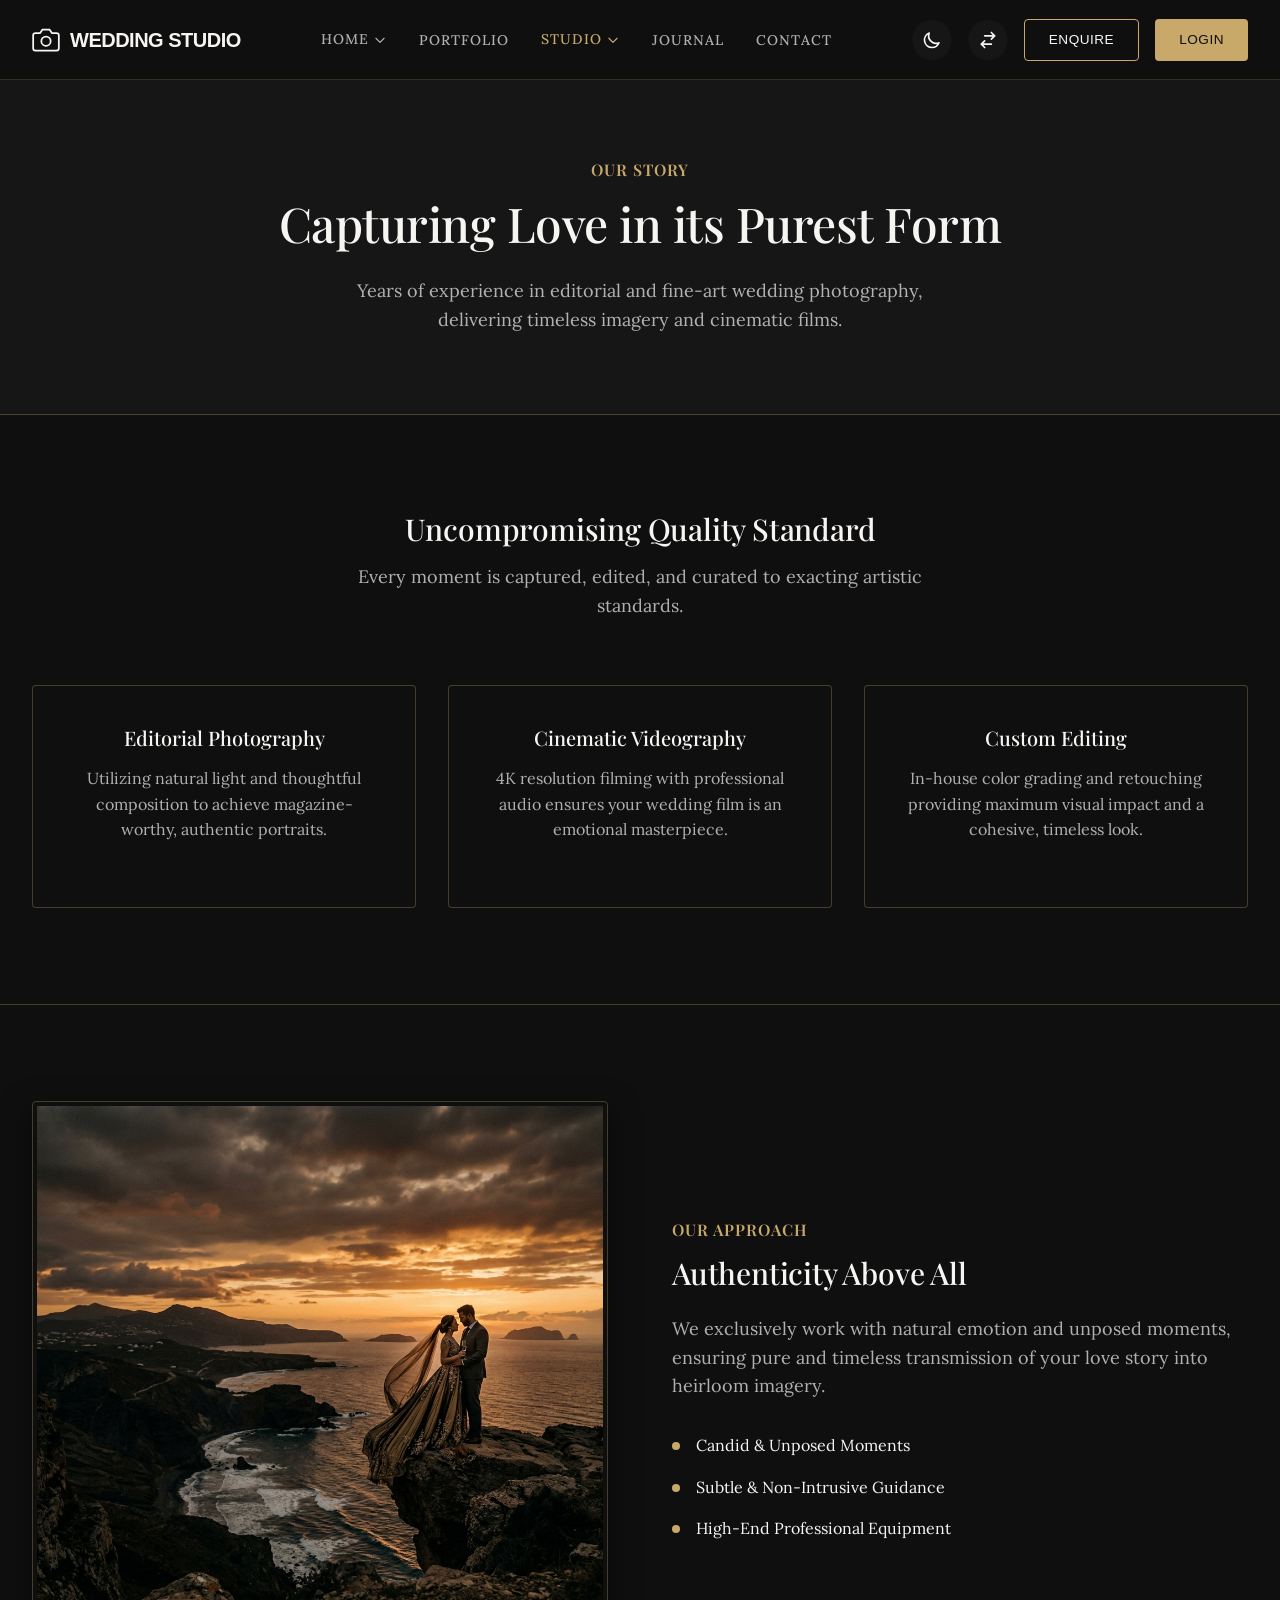
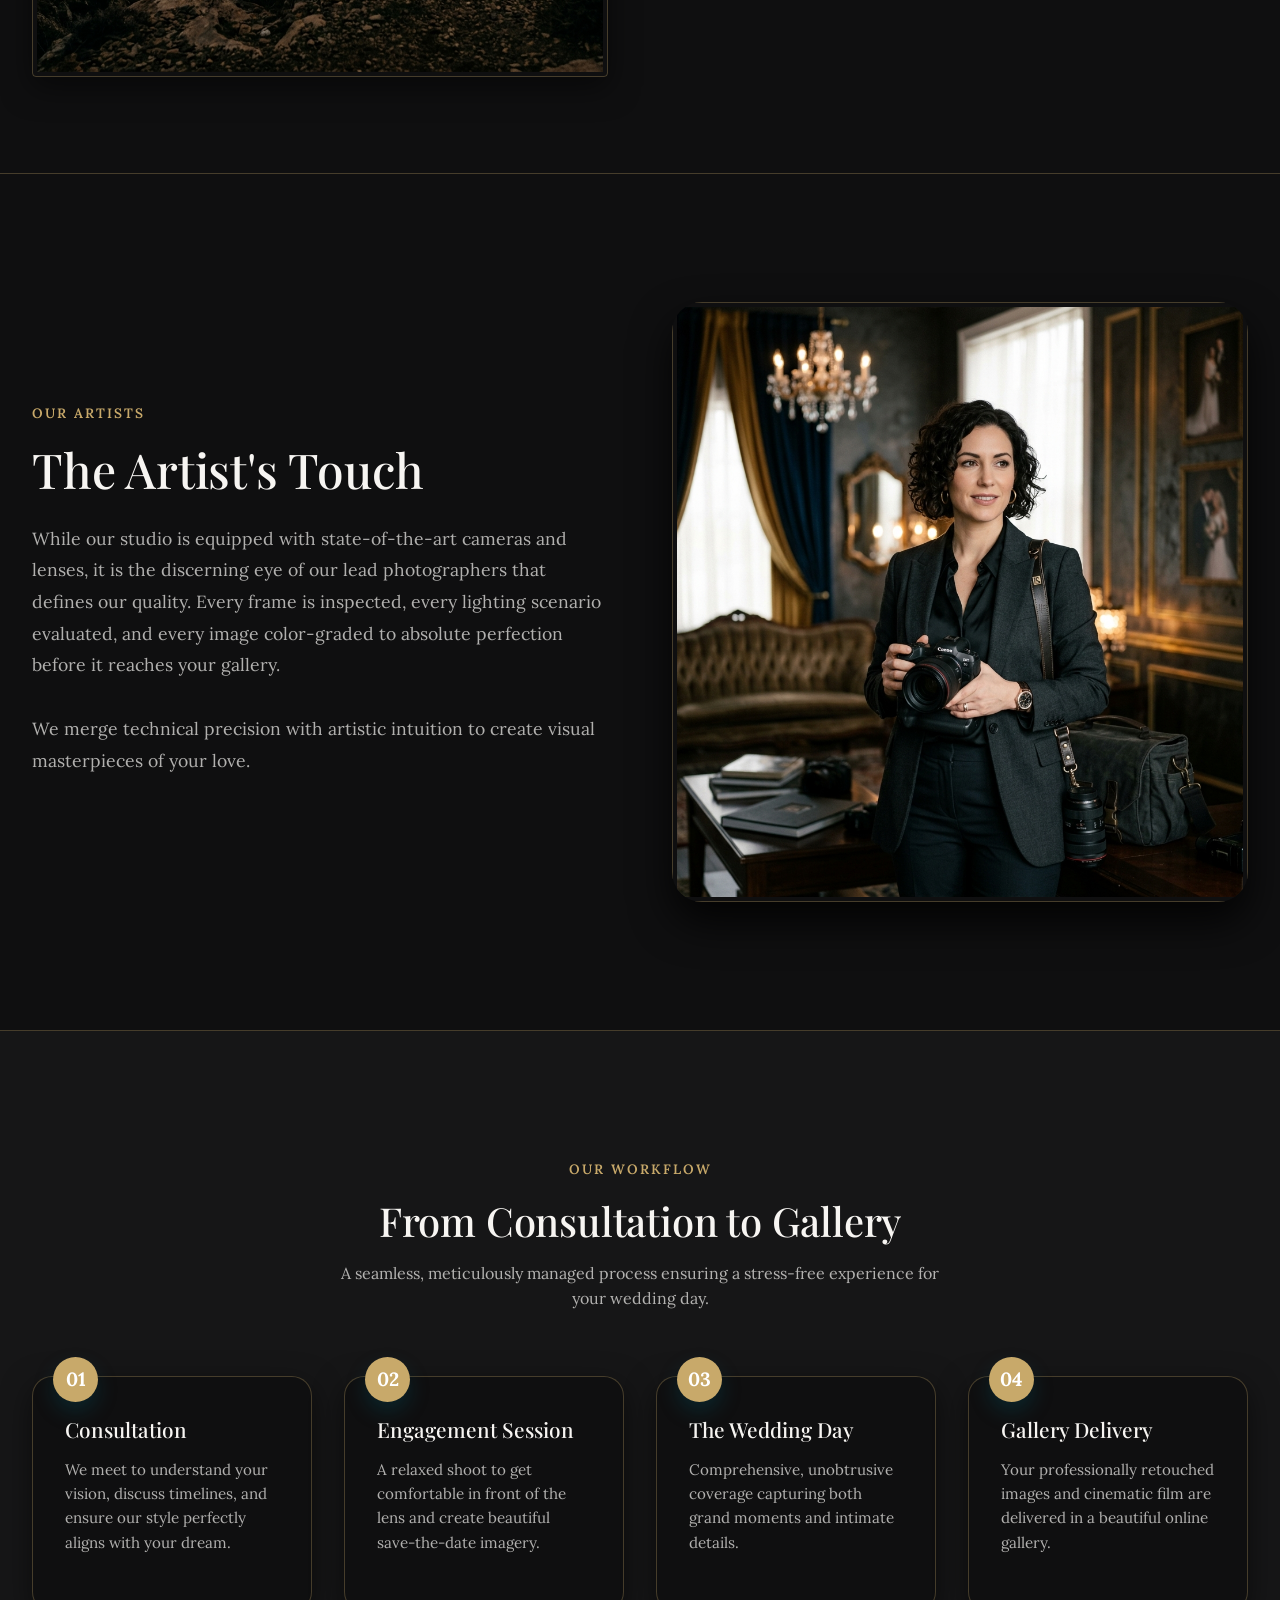
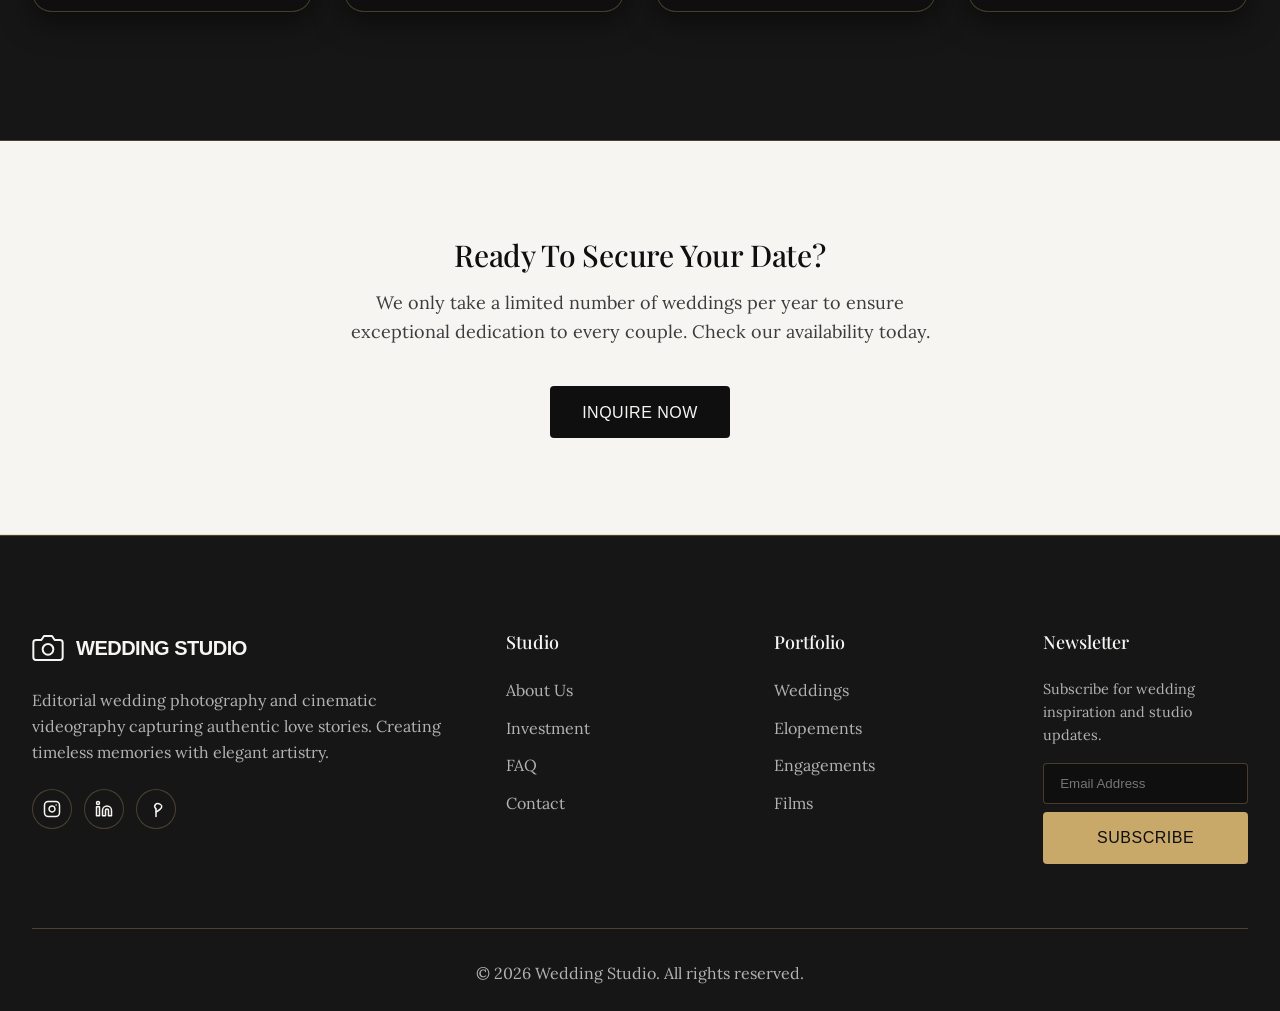
==== about.html @ 88a176ab "Deploy to GitHub Pages" ====
<!DOCTYPE html>
<html lang="en" dir="ltr">
<head>
    <meta charset="UTF-8">
    <meta name="viewport" content="width=device-width, initial-scale=1.0">
    <title>About Us | Wedding Studio</title>
    <link href="https://fonts.googleapis.com/css2?family=Lora:ital,wght@0,400;0,500;0,600;1,400&family=Playfair+Display:wght@400;500;600;700&display=swap" rel="stylesheet">
    <link rel="stylesheet" href="assets/css/style.css">
    <link rel="stylesheet" href="assets/css/dark-mode.css">
    <link rel="stylesheet" href="assets/css/rtl.css">
    <link rel="icon" type="image/svg+xml" href="assets/images/brand-logo.svg">
</head>
<body>
    <!-- Navbar -->
    <nav class="navbar">
        <div class="container flex-between">
            <a href="index.html" class="brand" style="display: flex; align-items: center;">
                <svg width="28" height="28" viewBox="0 0 24 24" fill="none" stroke="currentColor" stroke-width="1.5" stroke-linecap="round" stroke-linejoin="round" style="margin-right: 10px;">
                    <path d="M23 19a2 2 0 0 1-2 2H3a2 2 0 0 1-2-2V8a2 2 0 0 1 2-2h4l2-3h6l2 3h4a2 2 0 0 1 2 2z"></path>
                            <circle cx="12" cy="13" r="4"></circle>
                </svg>
                Wedding Studio
            </a>
                        <ul class="nav-links">
                <li class="nav-dropdown">
                    <a href="index.html" class="nav-link">Home <svg width="14" height="14" fill="none" stroke="currentColor" viewBox="0 0 24 24" style="margin-left: 4px; margin-top: 2px;"><path stroke-linecap="round" stroke-linejoin="round" stroke-width="2" d="M19 9l-7 7-7-7"></path></svg></a>
                    <div class="dropdown-content">
                        <a href="index.html">Classic Style</a>
                        <a href="home-2.html">Editorial Style</a>
                    </div>
                </li>
                <li><a href="portfolio.html" class="nav-link">Portfolio</a></li>
                <li class="nav-dropdown">
                    <a href="about.html" class="nav-link active">Studio <svg width="14" height="14" fill="none" stroke="currentColor" viewBox="0 0 24 24" style="margin-left: 4px; margin-top: 2px;"><path stroke-linecap="round" stroke-linejoin="round" stroke-width="2" d="M19 9l-7 7-7-7"></path></svg></a>
                    <div class="dropdown-content">
                        <a href="about.html" class="active">About Us</a>
                        <a href="services.html">Services</a>
                        <a href="pricing.html">Pricing</a>
                    </div>
                </li>
                <li><a href="journal.html" class="nav-link">Journal</a></li>
                <li><a href="contact.html" class="nav-link">Contact</a></li>
            </ul>
            <div class="nav-actions">
                <button id="openEnquireModal" class="btn btn-secondary" style="padding: 0 1.5rem; height: 42px; font-size: 0.85rem;">Enquire</button>
                <a href="login.html" class="btn btn-primary" style="padding: 0 1.5rem; height: 42px; font-size: 0.85rem;">Login</a>
                <button id="darkModeToggle" class="icon-btn" aria-label="Toggle Dark Mode">
                    <svg width="20" height="20" fill="none" stroke="currentColor" viewBox="0 0 24 24" xmlns="http://www.w3.org/2000/svg"><path stroke-linecap="round" stroke-linejoin="round" stroke-width="2" d="M20.354 15.354A9 9 0 018.646 3.646 9.003 9.003 0 0012 21a9.003 9.003 0 008.354-5.646z"></path></svg>
                </button>
                <button id="rtlToggle" class="icon-btn" aria-label="Toggle RTL">
                    <svg width="20" height="20" fill="none" stroke="currentColor" viewBox="0 0 24 24" xmlns="http://www.w3.org/2000/svg"><path stroke-linecap="round" stroke-linejoin="round" stroke-width="2" d="M8 7h12m0 0l-4-4m4 4l-4 4m0 6H4m0 0l4 4m-4-4l4-4"></path></svg>
                </button>
                <button class="mobile-menu-btn icon-btn" aria-label="Menu">
                    <svg width="24" height="24" fill="none" stroke="currentColor" viewBox="0 0 24 24" xmlns="http://www.w3.org/2000/svg"><path stroke-linecap="round" stroke-linejoin="round" stroke-width="2" d="M4 6h16M4 12h16M4 18h16"></path></svg>
                </button>
            </div>
        </div>
    </nav>

    <!-- Section 1: Hero -->
    <section class="section section-bg" style="padding-top: 160px; padding-bottom: 80px; text-align: center;">
        <div class="container reveal">
            <h6 style="color: var(--accent-primary); margin-bottom: 1rem;">Our Story</h6>
            <h1 class="hero-title" style="font-size: 48px;">Capturing Love in its Purest Form</h1>
            <p class="hero-subtitle" style="max-width: 600px; margin: 0 auto;">Years of experience in editorial and fine-art wedding photography, delivering timeless imagery and cinematic films.</p>
        </div>
    </section>

    <!-- Section 2: Core Expertise (Grid) -->
    <section class="section">
        <div class="container">
            <div class="text-center reveal" style="margin-bottom: 4rem;">
                <h2>Uncompromising Quality Standard</h2>
                <p class="text-large" style="max-width: 600px; margin: 0 auto;">Every moment is captured, edited, and curated to exacting artistic standards.</p>
            </div>
            <div class="grid grid-3 reveal">
                <div class="card" style="text-align: center;">
                    <div class="card-body">
                        <h4 class="card-title">Editorial Photography</h4>
                        <p class="card-text">Utilizing natural light and thoughtful composition to achieve magazine-worthy, authentic portraits.</p>
                    </div>
                </div>
                <div class="card" style="text-align: center;">
                    <div class="card-body">
                        <h4 class="card-title">Cinematic Videography</h4>
                        <p class="card-text">4K resolution filming with professional audio ensures your wedding film is an emotional masterpiece.</p>
                    </div>
                </div>
                <div class="card" style="text-align: center;">
                    <div class="card-body">
                        <h4 class="card-title">Custom Editing</h4>
                        <p class="card-text">In-house color grading and retouching providing maximum visual impact and a cohesive, timeless look.</p>
                    </div>
                </div>
            </div>
        </div>
    </section>

    <!-- Section 3: Material Showcase (Offset Layout) -->
    <section class="section">
        <div class="container">
            <div class="grid grid-2 align-center reveal" style="gap: 4rem;">
                <div style="flex: 1;">
                    <img src="assets/images/hero_wedding.png" alt="Wedding Photography Gear" style="border-radius: 4px; box-shadow: var(--shadow-soft);">
                </div>
                <div style="flex: 1; padding: 2rem 0;">
                    <h6>Our Approach</h6>
                    <h2 style="margin-bottom: 1.5rem;">Authenticity Above All</h2>
                    <p class="text-large">We exclusively work with natural emotion and unposed moments, ensuring pure and timeless transmission of your love story into heirloom imagery.</p>
                    <ul style="list-style: none; margin-top: 2rem;">
                        <li style="margin-bottom: 1rem; display: flex; align-items: center; gap: 1rem;">
                            <span style="display: block; width: 8px; height: 8px; border-radius: 50%; background: var(--accent-primary);"></span>
                            Candid & Unposed Moments
                        </li>
                        <li style="margin-bottom: 1rem; display: flex; align-items: center; gap: 1rem;">
                            <span style="display: block; width: 8px; height: 8px; border-radius: 50%; background: var(--accent-primary);"></span>
                            Subtle & Non-Intrusive Guidance
                        </li>
                        <li style="margin-bottom: 1rem; display: flex; align-items: center; gap: 1rem;">
                            <span style="display: block; width: 8px; height: 8px; border-radius: 50%; background: var(--accent-primary);"></span>
                            High-End Professional Equipment
                        </li>
                    </ul>
                </div>
            </div>
        </div>
    </section>

    <!-- New Section 1: The Artisan's Touch -->
    <section class="sec-artisan">
        <div class="container">
            <div class="artisan-grid">
                <div class="artisan-content reveal reveal-left">
                    <span class="eyebrow" style="color: var(--accent-premium); letter-spacing: 2px; text-transform: uppercase; font-weight: 600; font-size: 0.85rem; margin-bottom: 1rem; display: block;">Our Artists</span>
                    <h2 style="font-size: 3rem; margin-bottom: 1.5rem; color: var(--text-primary); line-height: 1.2;">The Artist's Touch</h2>
                    <p style="color: var(--text-secondary); margin-bottom: 2rem; line-height: 1.8; font-size: 1.1rem;">While our studio is equipped with state-of-the-art cameras and lenses, it is the discerning eye of our lead photographers that defines our quality. Every frame is inspected, every lighting scenario evaluated, and every image color-graded to absolute perfection before it reaches your gallery.</p>
                    <p style="color: var(--text-secondary); line-height: 1.8; font-size: 1.1rem;">We merge technical precision with artistic intuition to create visual masterpieces of your love.</p>
                </div>
                <div class="artisan-image-wrapper reveal reveal-right">
                    <img src="assets/images/studio_about.png" alt="Lead Photographer editing images">
                </div>
            </div>
        </div>
    </section>

    <!-- New Section 2: The Blueprint Process -->
    <section class="sec-process">
        <div class="container">
            <div class="text-center reveal" style="margin-bottom: 3rem;">
                <span class="eyebrow" style="color: var(--accent-premium); letter-spacing: 2px; text-transform: uppercase; font-weight: 600; font-size: 0.85rem; margin-bottom: 1rem; display: block;">Our Workflow</span>
                <h2 style="font-size: 2.5rem; color: var(--text-primary);">From Consultation to Gallery</h2>
                <p style="max-width: 600px; margin: 0 auto; color: var(--text-secondary);">A seamless, meticulously managed process ensuring a stress-free experience for your wedding day.</p>
            </div>
            
            <div class="process-grid reveal reveal-up">
                <div class="process-step">
                    <div class="step-number">01</div>
                    <h3 style="font-size: 1.3rem; margin-bottom: 1rem; color: var(--text-primary);">Consultation</h3>
                    <p style="color: var(--text-secondary); font-size: 0.95rem; line-height: 1.6;">We meet to understand your vision, discuss timelines, and ensure our style perfectly aligns with your dream.</p>
                </div>
                <div class="process-step" style="transition-delay: 0.1s;">
                    <div class="step-number">02</div>
                    <h3 style="font-size: 1.3rem; margin-bottom: 1rem; color: var(--text-primary);">Engagement Session</h3>
                    <p style="color: var(--text-secondary); font-size: 0.95rem; line-height: 1.6;">A relaxed shoot to get comfortable in front of the lens and create beautiful save-the-date imagery.</p>
                </div>
                <div class="process-step" style="transition-delay: 0.2s;">
                    <div class="step-number">03</div>
                    <h3 style="font-size: 1.3rem; margin-bottom: 1rem; color: var(--text-primary);">The Wedding Day</h3>
                    <p style="color: var(--text-secondary); font-size: 0.95rem; line-height: 1.6;">Comprehensive, unobtrusive coverage capturing both grand moments and intimate details.</p>
                </div>
                <div class="process-step" style="transition-delay: 0.3s;">
                    <div class="step-number">04</div>
                    <h3 style="font-size: 1.3rem; margin-bottom: 1rem; color: var(--text-primary);">Gallery Delivery</h3>
                    <p style="color: var(--text-secondary); font-size: 0.95rem; line-height: 1.6;">Your professionally retouched images and cinematic film are delivered in a beautiful online gallery.</p>
                </div>
            </div>
        </div>
    </section>

    <!-- Section 4: Trade Banner -->
    <section class="section section-bg" style="background-color: var(--text-primary); color: var(--bg-primary);">
        <div class="container text-center reveal">
            <h2 style="color: var(--bg-primary);">Ready To Secure Your Date?</h2>
            <p class="text-large" style="color: var(--bg-primary); opacity: 0.8; max-width: 600px; margin: 0 auto 2.5rem;">We only take a limited number of weddings per year to ensure exceptional dedication to every couple. Check our availability today.</p>
            <a href="contact.html" class="btn btn-primary" style="background-color: var(--bg-primary); color: var(--text-primary);">Inquire Now</a>
        </div>
    </section>

    <!-- Footer -->
    <footer class="footer">
        <div class="container">
            <div class="footer-grid">
                <div>
                    <a href="index.html" class="footer-brand" style="display: flex; align-items: center;">
                        <svg width="32" height="32" viewBox="0 0 24 24" fill="none" stroke="currentColor" stroke-width="1.5" stroke-linecap="round" stroke-linejoin="round" style="margin-right: 12px;">
                            <path d="M23 19a2 2 0 0 1-2 2H3a2 2 0 0 1-2-2V8a2 2 0 0 1 2-2h4l2-3h6l2 3h4a2 2 0 0 1 2 2z"></path>
                            <circle cx="12" cy="13" r="4"></circle>
                        </svg>
                        Wedding Studio
                    </a>
                    <p>Editorial wedding photography and cinematic videography capturing authentic love stories. Creating timeless memories with elegant artistry.</p>
                    <div class="footer-socials" style="margin-top: 1.5rem; display: flex; gap: 0.75rem;">
                        <a href="#" class="social-icon" aria-label="Instagram">
                            <svg width="18" height="18" fill="none" stroke="currentColor" stroke-width="2" stroke-linecap="round" stroke-linejoin="round" viewBox="0 0 24 24"><rect x="2" y="2" width="20" height="20" rx="5" ry="5"></rect><path d="M16 11.37A4 4 0 1112.63 8 4 4 0 0116 11.37z"></path><line x1="17.5" y1="6.5" x2="17.51" y2="6.5"></line></svg>
                        </a>
                        <a href="#" class="social-icon" aria-label="LinkedIn">
                            <svg width="18" height="18" fill="none" stroke="currentColor" stroke-width="2" stroke-linecap="round" stroke-linejoin="round" viewBox="0 0 24 24"><path d="M16 8a6 6 0 016 6v7h-4v-7a2 2 0 00-2-2 2 2 0 00-2 2v7h-4v-7a6 6 0 016-6z"></path><rect x="2" y="9" width="4" height="12"></rect><circle cx="4" cy="4" r="2"></circle></svg>
                        </a>
                        <a href="#" class="social-icon" aria-label="Pinterest">
                            <svg width="18" height="18" fill="none" stroke="currentColor" stroke-width="2" stroke-linecap="round" stroke-linejoin="round" viewBox="0 0 24 24"><line x1="12" y1="12" x2="12" y2="22"></line><path d="M12 12c-4-4 0-10 6-6s-6 10-6 10"></path></svg>
                        </a>
                    </div>
                </div>
                <div>
                    <h5 class="footer-title">Studio</h5>
                    <ul class="footer-links">
                        <li><a href="about.html" class="active">About Us</a></li>
                        <li><a href="pricing.html">Investment</a></li>
                        <li><a href="#">FAQ</a></li>
                        <li><a href="contact.html">Contact</a></li>
                    </ul>
                </div>
                <div>
                    <h5 class="footer-title">Portfolio</h5>
                    <ul class="footer-links">
                        <li><a href="portfolio.html">Weddings</a></li>
                        <li><a href="portfolio.html">Elopements</a></li>
                        <li><a href="portfolio.html">Engagements</a></li>
                        <li><a href="portfolio.html">Films</a></li>
                    </ul>
                </div>
                <div>
                    <h5 class="footer-title">Newsletter</h5>
                    <p style="margin-bottom: 1rem; color: var(--text-secondary); font-size: 0.9rem;">Subscribe for wedding inspiration and studio updates.</p>
                    <form class="newsletter-form" style="display: flex; gap: 0.5rem; flex-direction: column;">
                        <input type="email" placeholder="Email Address" required style="padding: 0.75rem 1rem; border-radius: 4px; border: 1px solid var(--border-color); background: var(--bg-primary); color: var(--text-primary); width: 100%; outline: none; transition: 0.3s;">
                        <button type="submit" class="btn btn-primary" style="padding: 0.75rem 1rem; width: 100%; justify-content: center;">Subscribe</button>
                    </form>
                </div>
            </div>
            <div class="footer-bottom">
                <p>&copy; 2026 Wedding Studio. All rights reserved.</p>
            </div>
        </div>
    </footer>

    <!-- Back to Top -->
    <button id="backToTop" class="back-to-top" aria-label="Back to Top">
        <svg width="24" height="24" fill="none" stroke="currentColor" viewBox="0 0 24 24" xmlns="http://www.w3.org/2000/svg"><path stroke-linecap="round" stroke-linejoin="round" stroke-width="2" d="M5 15l7-7 7 7"></path></svg>
    </button>
    <script src="assets/js/main.js"></script>

    <!-- Enquiry Modal HTML -->
    <div class="modal-overlay" id="enquireOverlay">
        <div class="enquire-modal">
            <button class="close-modal" id="closeEnquireModal">
                <svg width="24" height="24" fill="none" stroke="currentColor" viewBox="0 0 24 24"><path stroke-linecap="round" stroke-linejoin="round" stroke-width="2" d="M6 18L18 6M6 6l12 12"></path></svg>
            </button>
            <div class="step-indicator">
                <div class="step-dot active" id="dot1"></div>
                <div class="step-dot" id="dot2"></div>
                <div class="step-dot" id="dot3"></div>
            </div>
            
            <form id="enquireForm">
                <!-- Step 1 -->
                <div class="form-step active" id="step1">
                    <h2 style="margin-bottom: 1.5rem; font-size: 1.8rem; text-align: center;">Let's Get Started</h2>
                    <div class="enquire-form-group">
                        <label>Your Name</label>
                        <input type="text" placeholder="John Doe" required>
                    </div>
                    <div class="enquire-form-group">
                        <label>Email Address</label>
                        <input type="email" placeholder="john@example.com" required>
                    </div>
                    <div class="enquire-form-group">
                        <label>Phone Number</label>
                        <input type="tel" placeholder="(555) 123-4567" required>
                    </div>
                    <div class="modal-actions" style="justify-content: flex-end;">
                        <button type="button" class="btn btn-primary" onclick="nextStep(2)">Next Step</button>
                    </div>
                </div>

                <!-- Step 2 -->
                <div class="form-step" id="step2">
                    <h2 style="margin-bottom: 1.5rem; font-size: 1.8rem; text-align: center;">Wedding Details</h2>
                    <div class="enquire-form-group">
                        <label>Photography Style</label>
                        <select required>
                            <option value="">Select a style</option>
                            <option value="editorial">Editorial</option>
                            <option value="cinematic">Cinematic</option>
                            <option value="classic">Classic</option>
                        </select>
                    </div>
                    <div class="enquire-form-group">
                        <label>Estimated Guest Count</label>
                        <select required>
                            <option value="">Select range</option>
                            <option value="elopement">Under 20 (Elopement)</option>
                            <option value="small">20 - 75</option>
                            <option value="medium">75 - 150</option>
                            <option value="large">150+</option>
                        </select>
                    </div>
                    <div class="modal-actions">
                        <button type="button" class="btn btn-secondary" onclick="prevStep(1)">Back</button>
                        <button type="button" class="btn btn-primary" onclick="nextStep(3)">Next Step</button>
                    </div>
                </div>

                <!-- Step 3 -->
                <div class="form-step" id="step3">
                    <h2 style="margin-bottom: 1.5rem; font-size: 1.8rem; text-align: center;">Date & Venue</h2>
                    <div class="enquire-form-group">
                        <label>Wedding Date</label>
                        <input type="date" required>
                    </div>
                    <div class="enquire-form-group">
                        <label>Venue (or City)</label>
                        <input type="text" placeholder="e.g. Tuscany, Italy" required>
                    </div>
                    <div class="modal-actions">
                        <button type="button" class="btn btn-secondary" onclick="prevStep(2)">Back</button>
                        <button type="submit" class="btn btn-primary">Check Availability</button>
                    </div>
                </div>

                <!-- Step 4 (Success) -->
                <div class="form-step" id="step4" style="text-align: center; padding: 2rem 0;">
                    <svg width="64" height="64" fill="none" stroke="var(--accent-primary)" viewBox="0 0 24 24" style="margin: 0 auto 1.5rem;"><path stroke-linecap="round" stroke-linejoin="round" stroke-width="1.5" d="M9 12l2 2 4-4m6 2a9 9 0 11-18 0 9 9 0 0118 0z"></path></svg>
                    <h2 style="margin-bottom: 1rem; font-size: 1.8rem;">Request Received!</h2>
                    <p style="color: var(--text-secondary); line-height: 1.6;">Thank you for your enquiry. Our studio manager will get back to you within 24 hours regarding your date.</p>
                </div>
            </form>
        </div>
    </div>

    <!-- Modal JS -->
    <script>
        const openBtn = document.getElementById('openEnquireModal');
        const overlay = document.getElementById('enquireOverlay');
        const closeBtn = document.getElementById('closeEnquireModal');
        
        if(openBtn) openBtn.addEventListener('click', (e) => { e.preventDefault(); overlay.classList.add('active'); document.body.style.overflow = 'hidden'; });
        if(closeBtn) closeBtn.addEventListener('click', () => { overlay.classList.remove('active'); document.body.style.overflow = 'auto'; });
        if(overlay) overlay.addEventListener('click', (e) => { if(e.target === overlay) { overlay.classList.remove('active'); document.body.style.overflow = 'auto'; }});

        function nextStep(step) {
            document.querySelectorAll('.form-step').forEach(s => s.classList.remove('active'));
            document.getElementById('step' + step).classList.add('active');
            updateDots(step);
        }

        function prevStep(step) {
            document.querySelectorAll('.form-step').forEach(s => s.classList.remove('active'));
            document.getElementById('step' + step).classList.add('active');
            updateDots(step);
        }

        function updateDots(step) {
            document.querySelectorAll('.step-dot').forEach((dot, index) => {
                if(index < step) dot.classList.add('active');
                else dot.classList.remove('active');
            });
            if(step === 4) document.querySelector('.step-indicator').style.display = 'none';
        }

        document.getElementById('enquireForm')?.addEventListener('submit', function(e) {
            e.preventDefault();
            nextStep(4);
        });
    </script>
</body>
</html>
---- assets/css/style.css ----
/* ==========================================================================
   Base Styles & Variables
   ========================================================================== */
:root {
    /* Primary Colors */
    --bg-primary: #0F0F10;
    --bg-secondary: #161617; /* Very subtle depth from main background */
    --bg-card: #0F0F10;
    
    /* Accents */
    --accent-primary: #C8A96A; /* Champagne Gold */
    --accent-secondary: #B89452; /* Hover Gold */
    --accent-premium: #C8A96A;
    --accent-overlay: #151516;
    
    /* Text */
    --text-primary: #F7F5F2; /* Soft Ivory */
    --text-secondary: rgba(247, 245, 242, 0.7); /* Muted Ivory */
    
    /* Utilities */
    --border-color: rgba(200, 169, 106, 0.3); /* Subtle Gold Lines */
    --shadow-soft: 0 10px 30px rgba(0, 0, 0, 0.5);
    --shadow-hover: 0 20px 40px rgba(0, 0, 0, 0.8);
    --transition-smooth: all 0.4s cubic-bezier(0.25, 1, 0.5, 1);
    --overlay-bg: rgba(15, 15, 16, 0.85); /* Dark Overlay */
    --overlay-border: rgba(200, 169, 106, 0.2);
    
    /* Container Widths */
    --container-max: 1280px;
    --container-padding: 2rem;
}

/* Base Reset */
* {
    margin: 0;
    padding: 0;
    box-sizing: border-box;
}

html {
    scroll-behavior: smooth;
    font-size: 16px;
    overflow-x: hidden;
}

body {
    font-family: 'Lora', 'Playfair Display', serif;
    background-color: var(--bg-primary);
    color: var(--text-primary);
    line-height: 1.6;
    overflow-x: hidden;
    -webkit-font-smoothing: antialiased;
    -moz-osx-font-smoothing: grayscale;
}

/* ==========================================================================
   Typography
   ========================================================================== */
h1, h2, h3, h4, h5, h6 {
    font-family: 'Playfair Display', serif;
    color: var(--text-primary);
    line-height: 1.2;
    margin-bottom: 1rem;
}

h1 {
    font-size: 48px;
    font-weight: 500;
    letter-spacing: -0.5px;
}

h2 {
    font-size: 34px;
    font-weight: 500;
    letter-spacing: -0.2px;
}

h3 { font-size: 24px; font-weight: 500; }
h4 { font-size: 20px; font-weight: 500; }
h5 { font-size: 18px; font-weight: 500; }
h6 { font-size: 16px; font-weight: 600; text-transform: uppercase; letter-spacing: 1px; color: var(--accent-primary); }

p {
    font-size: 1rem;
    font-weight: 400;
    color: var(--text-secondary);
    margin-bottom: 1.5rem;
}

.text-large { font-size: 1.125rem; font-weight: 400; }
.text-small { font-size: 0.875rem; }
.text-center { text-align: center; }

a {
    color: var(--accent-primary);
    text-decoration: none;
    transition: var(--transition-smooth);
}

a:hover {
    color: var(--text-primary);
}

.brand, .footer-brand {
    color: var(--text-primary) !important;
}

img {
    max-width: 100%;
    height: auto;
    display: block;
    object-fit: cover;
    object-position: center;
}

/* ==========================================================================
   Layout
   ========================================================================== */
.container {
    width: 100%;
    max-width: var(--container-max);
    margin: 0 auto;
    padding: 0 var(--container-padding);
}

.section {
    padding: 6rem 0;
}

.section-bg {
    background-color: var(--bg-secondary);
}

.grid {
    display: grid;
    gap: 2rem;
}

.grid-2 { grid-template-columns: repeat(2, 1fr); }
.grid-3 { grid-template-columns: repeat(3, 1fr); }
.grid-4 { grid-template-columns: repeat(4, 1fr); }

.flex-center {
    display: flex;
    align-items: center;
    justify-content: center;
}

.flex-between {
    display: flex;
    align-items: center;
    justify-content: space-between;
}

.align-center {
    align-items: center;
}

/* ==========================================================================
   Buttons
   ========================================================================== */
.btn {
    display: inline-flex;
    align-items: center;
    justify-content: center;
    height: 52px;
    padding: 0 2rem;
    border-radius: 4px;
    font-family: 'Outfit', sans-serif;
    font-size: 1rem;
    font-weight: 500;
    text-transform: uppercase;
    letter-spacing: 0.5px;
    cursor: pointer;
    transition: var(--transition-smooth);
    border: none;
    outline: none;
}

.btn-primary {
    background-color: var(--accent-primary);
    color: #0F0F10;
}

.btn-primary:hover {
    background-color: var(--accent-secondary);
    color: #0F0F10;
    transform: translateY(-2px);
    box-shadow: 0 10px 20px rgba(200, 169, 106, 0.3);
}

.btn-secondary {
    background-color: transparent;
    color: var(--text-primary);
    border: 1px solid var(--accent-primary);
}

.btn-secondary:hover {
    background-color: var(--accent-primary);
    color: #0F0F10;
    transform: translateY(-2px);
}

.btn-accent {
    background-color: var(--text-primary);
    color: #0F0F10;
}

.btn-accent:hover {
    background-color: var(--accent-secondary);
    color: #0F0F10;
    transform: translateY(-2px);
}

/* ==========================================================================
   Navbar
   ========================================================================== */
.navbar {
    position: fixed;
    top: 0;
    left: 0;
    width: 100%;
    height: 80px;
    z-index: 1000;
    background: var(--overlay-bg);
    backdrop-filter: blur(12px);
    -webkit-backdrop-filter: blur(12px);
    border-bottom: 1px solid var(--overlay-border);
    transition: var(--transition-smooth);
}

.navbar .container {
    height: 100%;
}

.brand {
    font-family: 'Outfit', sans-serif;
    font-size: 1.25rem;
    font-weight: 600;
    color: var(--accent-premium);
    letter-spacing: -0.5px;
    text-transform: uppercase;
}

/* Logo SVG icon: visible in both themes */
.brand svg,
.footer-brand svg {
    color: var(--text-primary);
    flex-shrink: 0;
}

.nav-links {
    display: flex;
    list-style: none;
    gap: 2rem;
}

.nav-link {
    color: var(--text-secondary);
    font-size: 0.875rem;
    font-weight: 500;
    text-transform: uppercase;
    letter-spacing: 1px;
    white-space: nowrap;
}

.nav-link:hover, .nav-link.active {
    color: var(--accent-premium);
}

.nav-actions {
    display: flex;
    gap: 1rem;
    align-items: center;
}

.nav-actions #darkModeToggle { order: 1; }
.nav-actions #rtlToggle { order: 2; }
.nav-actions .btn-secondary { order: 3; }
.nav-actions .btn-primary { order: 4; }
.nav-actions .mobile-menu-btn { order: 5; }

.icon-btn {
    background: none;
    border: none;
    color: var(--text-primary);
    font-size: 1.25rem;
    cursor: pointer;
    transition: var(--transition-smooth);
    width: 40px;
    height: 40px;
    display: flex;
    align-items: center;
    justify-content: center;
    border-radius: 50%;
    background-color: var(--bg-secondary);
}

.icon-btn:hover {
    background-color: rgba(0, 0, 0, 0.05);
    color: var(--accent-premium);
}

.mobile-menu-btn {
    display: none;
}

/* ==========================================================================
   Hero Sections
   ========================================================================== */
.hero {
    height: 100vh;
    min-height: 700px;
    position: relative;
    display: flex;
    align-items: center;
    padding-top: 80px;
    overflow: hidden;
}

@keyframes glassShimmer {
    0% { background-position: 200% center; }
    100% { background-position: -200% center; }
}

@keyframes premiumReveal {
    0% {
        opacity: 0;
        transform: translateY(60px) scale(0.95) translateZ(0);
        filter: blur(20px);
        letter-spacing: 2px;
    }
    100% {
        opacity: 1;
        transform: translateY(0) scale(1) translateZ(0);
        filter: blur(0);
        letter-spacing: normal;
    }
}

.hero-bg {
    position: absolute;
    top: 0;
    left: 0;
    width: 100%;
    height: 100%;
    z-index: -1;
}

.hero-bg img {
    width: 100%;
    height: 100%;
    object-fit: cover;
    transform: scale(1.05);
    animation: slowZoom 20s ease-out forwards;
}

.hero-overlay {
    position: absolute;
    top: 0;
    left: 0;
    width: 100%;
    height: 100%;
    background: linear-gradient(to right, rgba(15, 15, 16, 0.95) 0%, rgba(15, 15, 16, 0.6) 100%);
    z-index: -1;
}

.hero-content {
    max-width: 750px;
}

.hero .hero-content {
    margin: 0 auto;
    text-align: center;
}

.hero-title {
    margin-bottom: 1.5rem;
    font-size: clamp(2.6rem, 5vw, 3.8rem);
}

.hero .hero-title {
    opacity: 0;
    transform: translateY(50px);
    filter: blur(15px);
    background: linear-gradient(
        110deg,
        #F6F7F8 0%,
        #F6F7F8 45%,
        #ffffff 50%,
        #F6F7F8 55%,
        #F6F7F8 100%
    );
    background-size: 200% auto;
    -webkit-background-clip: text;
    -webkit-text-fill-color: transparent;
    background-clip: text;
    color: transparent;
    animation: 
        premiumReveal 1.8s cubic-bezier(0.16, 1, 0.3, 1) forwards 0.2s,
        glassShimmer 8s linear infinite 3.5s;
}

.hero-subtitle {
    font-size: 1.125rem;
    margin-bottom: 2.5rem;
}

.hero .hero-subtitle {
    color: rgba(246, 247, 248, 0.9);
    opacity: 0;
    transform: translateY(60px) scale(0.95);
    filter: blur(20px);
    animation: premiumReveal 1.6s cubic-bezier(0.16, 1, 0.3, 1) forwards 0.4s;
}

.hero-buttons {
    display: flex;
    gap: 1rem;
}

.hero .hero-buttons {
    opacity: 0;
    transform: translateY(60px) scale(0.95);
    filter: blur(20px);
    animation: premiumReveal 1.6s cubic-bezier(0.16, 1, 0.3, 1) forwards 0.6s;
    justify-content: center;
}

.hero .btn-secondary {
    color: #F6F7F8;
    border-color: rgba(246, 247, 248, 0.3);
}

.hero .btn-secondary:hover {
    background-color: rgba(255, 255, 255, 0.1);
    border-color: #F6F7F8;
}

/* Hero 2 - Editorial Style */
.hero-split {
    display: flex;
    height: 100vh;
    min-height: 700px;
    padding-top: 80px;
}

.hero-split-content {
    flex: 1;
    display: flex;
    align-items: center;
    justify-content: center;
    padding: 0 4rem;
    background-color: var(--bg-secondary);
}

.hero-split-image {
    flex: 1;
    position: relative;
    overflow: hidden;
}

.hero-split-image img {
    width: 100%;
    height: 100%;
    object-fit: cover;
}

.hero-features {
    display: flex;
    gap: 2rem;
    color: var(--text-secondary);
    font-size: 0.9rem;
    border-top: 1px solid var(--border-color);
    padding-top: 1.5rem;
    margin-top: 1.5rem;
    flex-wrap: wrap;
}

.hero-features .feature-item {
    display: flex;
    align-items: center;
    gap: 0.5rem;
}

.hero-features .feature-item span {
    font-weight: 500;
}

/* Tablet centering */
@media (max-width: 1024px) {
    .hero-features {
        justify-content: center;
    }
}

/* Mobile stacking vertically */
@media (max-width: 768px) {
    .hero-features {
        flex-direction: column;
        align-items: flex-start;
        width: fit-content;
        margin-left: auto;
        margin-right: auto;
        gap: 1rem;
    }
}

/* ==========================================================================
   Cards
   ========================================================================== */
.card {
    background-color: var(--bg-card);
    border: 1px solid var(--border-color);
    border-radius: 4px;
    overflow: hidden;
    transition: var(--transition-smooth);
    height: 100%;
    display: flex;
    flex-direction: column;
}

.card:hover {
    box-shadow: var(--shadow-hover);
    transform: translateY(-5px);
    border-color: transparent;
}

.card-img-wrapper {
    position: relative;
    padding-top: 65%;
    overflow: hidden;
}

.card-img-wrapper img {
    position: absolute;
    top: 0;
    left: 0;
    width: 100%;
    height: 100%;
    object-fit: cover;
    transition: transform 0.6s cubic-bezier(0.25, 1, 0.5, 1);
}

.card:hover .card-img-wrapper img {
    transform: scale(1.05);
}

.card-body {
    padding: 2.5rem;
    flex-grow: 1;
    display: flex;
    flex-direction: column;
}

.card-title {
    margin-bottom: 1rem;
}

.card-text {
    flex-grow: 1;
}

.card-footer {
    margin-top: 1.5rem;
}

/* ==========================================================================
   Footer
   ========================================================================== */
.footer {
    background-color: var(--bg-secondary);
    color: var(--text-primary);
    padding: 6rem 0 0;
    border-top: 1px solid var(--border-color);
}

.footer-grid {
    display: grid;
    grid-template-columns: 2fr 1fr 1fr 1fr;
    gap: 4rem;
    margin-bottom: 4rem;
}

.footer-brand {
    font-family: 'Outfit', sans-serif;
    font-size: 1.25rem;
    font-weight: 600;
    color: var(--accent-premium);
    margin-bottom: 1.5rem;
    display: block;
    letter-spacing: -0.5px;
    text-transform: uppercase;
}

.footer p {
    color: var(--text-secondary);
}

.footer-title {
    color: var(--text-primary);
    font-size: 1.125rem;
    margin-bottom: 1.5rem;
}

.footer-links {
    list-style: none;
}

.footer-links li {
    margin-bottom: 0.75rem;
}

.footer-links a {
    color: var(--text-secondary);
}

.footer-links a:hover {
    color: var(--accent-premium);
}

.footer-bottom {
    border-top: 1px solid var(--border-color);
    padding-top: 2rem;
    padding-bottom: 1.5rem;
    text-align: center;
    color: var(--text-secondary);
    font-size: 0.875rem;
}

.footer-bottom p {
    margin-bottom: 0;
}

/* ==========================================================================
   Animations
   ========================================================================== */
@keyframes fadeUp {
    from { opacity: 0; transform: translateY(30px); }
    to { opacity: 1; transform: translateY(0); }
}

@keyframes slowZoom {
    from { transform: scale(1); }
    to { transform: scale(1.05); }
}

.reveal {
    opacity: 0;
    transform: translateY(30px);
    transition: var(--transition-smooth);
}

.reveal.active {
    opacity: 1;
    transform: translateY(0);
}

/* ==========================================================================
   Responsive
   ========================================================================== */
@media (max-width: 1280px) {
    h1 { font-size: 40px; }
    h2 { font-size: 30px; }
    .hero-split-content { padding: 0 2rem; }
}

@media (max-width: 1024px) {
    .grid-4 { grid-template-columns: repeat(2, 1fr); }
    .grid-3 { grid-template-columns: repeat(2, 1fr); }
    
    .process-step h3 {
        min-height: 3.5rem;
    }
    
    .grid-3 > *:last-child:nth-child(odd) {
        grid-column: 1 / -1;
        justify-self: center;
        width: calc(50% - 1rem);
    }
    
    .nav-links {
        display: flex;
        flex-direction: column;
        position: fixed;
        top: 0;
        right: -320px;
        width: 300px;
        height: 100vh;
        background-color: var(--bg-card);
        padding: 5rem 2rem 2rem;
        transition: right 0.4s ease;
        z-index: 998;
        box-shadow: -5px 0 30px rgba(0,0,0,0.1);
        gap: 1.5rem;
    }
    
    body.menu-open .nav-links {
        right: 0;
    }
    
    body.menu-open {
        overflow: hidden;
    }

    .nav-dropdown {
        flex-direction: column;
        align-items: flex-start;
        width: 100%;
    }

    .nav-dropdown > a {
        display: flex;
        justify-content: space-between;
        width: 100%;
    }

    .nav-dropdown .dropdown-content {
        position: static;
        transform: none;
        box-shadow: none;
        border: none;
        background: transparent;
        padding-left: 1rem;
        margin-top: 0.5rem;
        width: 100%;
        display: none;
    }

    .nav-dropdown.mobile-active .dropdown-content {
        display: block;
    }

    .nav-dropdown.mobile-active > a svg {
        transform: rotate(180deg);
    }

    .nav-actions {
        display: flex;
        flex-direction: row;
        flex-wrap: wrap;
        position: fixed;
        bottom: 0;
        right: -320px;
        width: 300px;
        padding: 2rem;
        gap: 1rem;
        justify-content: center;
        transition: right 0.4s ease;
        z-index: 999;
    }
    
    .nav-actions .btn-secondary {
        width: 100%;
        justify-content: center;
        order: -2; /* Place above Login */
        margin-bottom: 0.5rem;
    }
    
    .nav-actions .btn-primary {
        width: 100%;
        justify-content: center;
        order: -1; /* Place above the toggles */
        margin-bottom: 0.5rem;
    }
    
    body.menu-open .nav-actions {
        right: 0;
    }

    .mobile-menu-btn {
        display: flex;
        position: fixed;
        top: 1.25rem;
        right: 1.5rem;
        z-index: 1001;
        background-color: var(--bg-card);
        border-radius: 4px;
    }

    body::after {
        content: "";
        position: fixed;
        top: 0; left: 0; right: 0; bottom: 0;
        background: rgba(0,0,0,0.5);
        z-index: 997;
        opacity: 0;
        visibility: hidden;
        transition: 0.3s ease;
    }
    body.menu-open::after {
        opacity: 1;
        visibility: visible;
    }

    .footer-grid {
        grid-template-columns: repeat(2, 1fr);
        gap: 2rem;
    }
}

@media (max-width: 768px) {
    :root {
        --container-padding: 1.5rem;
    }

    h1 { font-size: 30px; }
    h2 { font-size: 26px; }
    
    .grid-2, .grid-3, .grid-4 { 
        grid-template-columns: 1fr; 
    }
    
    .grid-3 > *:last-child:nth-child(odd) {
        grid-column: auto;
        width: 100%;
    }
    
    .hero-buttons {
        flex-direction: column;
        align-items: center;
    }

    .hero-split {
        flex-direction: column;
        height: auto;
    }

    .hero-split-content {
        padding: 4rem 1.5rem;
    }

    .hero-split-image {
        height: 400px;
    }

    .sanctuary-split {
        grid-template-columns: 1fr;
        gap: 2.5rem;
    }

    .sanctuary-image {
        order: -1;
    }

    .sanctuary-img-wrap img {
        height: 360px;
    }

    .footer-grid {
        grid-template-columns: 1fr;
    }
}

/* Back to Top */
.back-to-top {
    position: fixed;
    bottom: 2rem;
    right: 2rem;
    width: 48px;
    height: 48px;
    background-color: var(--bg-secondary);
    color: var(--text-primary);
    border: 1px solid var(--border-color);
    border-radius: 50%;
    display: flex;
    align-items: center;
    justify-content: center;
    cursor: pointer;
    transition: var(--transition-smooth);
    z-index: 999;
    opacity: 0;
    pointer-events: none;
    transform: translateY(20px);
}

.back-to-top.visible {
    opacity: 1;
    pointer-events: auto;
    transform: translateY(0);
}

.back-to-top:hover {
    background-color: var(--accent-premium);
    color: #ffffff;
    border-color: transparent;
    transform: translateY(-5px);
    box-shadow: 0 10px 20px rgba(0, 85, 102, 0.2);
}

/* Footer Additions */
.footer-socials .social-icon {
    display: inline-flex;
    align-items: center;
    justify-content: center;
    width: 40px;
    height: 40px;
    border-radius: 50%;
    background-color: var(--bg-secondary);
    border: 1px solid var(--border-color);
    color: var(--text-primary);
    transition: var(--transition-smooth);
}

.footer-socials .social-icon:hover {
    background-color: var(--accent-premium);
    color: #ffffff;
    transform: translateY(-3px);
}

.newsletter-form input:focus {
    border-color: var(--accent-premium) !important;
}

/* ==========================================================================
   Ultra Premium Hero Sections
   ========================================================================== */
.premium-hero {
    height: 100vh;
    min-height: 800px;
    position: relative;
    display: flex;
    align-items: center;
    overflow: hidden;
    background-color: var(--bg-primary); /* Dark luxury base */
}

.premium-gradient {
    background: linear-gradient(135deg, rgba(13, 17, 20, 0.95) 0%, rgba(13, 17, 20, 0.7) 40%, rgba(0, 180, 216, 0.1) 100%);
    z-index: 0;
}

.ambient-light-beam {
    position: absolute;
    top: -50%; left: -20%;
    width: 70%; height: 200%;
    background: linear-gradient(90deg, transparent, rgba(0, 180, 216, 0.05), transparent);
    transform: rotate(35deg);
    animation: sweepBeam 15s infinite linear;
    z-index: 0;
    pointer-events: none;
}

@keyframes sweepBeam {
    0% { transform: rotate(35deg) translateX(-100%); }
    100% { transform: rotate(35deg) translateX(200%); }
}

.hero-grid {
    display: grid;
    grid-template-columns: 1.2fr 1fr;
    gap: 4rem;
    align-items: center;
    width: 100%;
}

.hero-content-left {
    display: flex;
    flex-direction: column;
    align-items: flex-start;
    text-align: left;
    max-width: 650px;
}

.premium-badge {
    display: inline-flex;
    align-items: center;
    gap: 0.5rem;
    padding: 0.5rem 1rem;
    background: rgba(255, 255, 255, 0.05);
    backdrop-filter: blur(10px);
    -webkit-backdrop-filter: blur(10px);
    border: 1px solid rgba(255, 255, 255, 0.1);
    border-radius: 100px;
    color: var(--accent-primary);
    font-size: 0.85rem;
    font-weight: 600;
    text-transform: uppercase;
    letter-spacing: 1px;
    margin-bottom: 2rem;
}

.pulse-dot {
    width: 8px; height: 8px;
    background-color: var(--accent-primary);
    border-radius: 50%;
    box-shadow: 0 0 10px var(--accent-primary);
    animation: pulseCyan 2s infinite;
}

@keyframes pulseCyan {
    0% { box-shadow: 0 0 0 0 rgba(0, 180, 216, 0.7); }
    70% { box-shadow: 0 0 0 10px rgba(0, 180, 216, 0); }
    100% { box-shadow: 0 0 0 0 rgba(0, 180, 216, 0); }
}

.premium-hero .hero-title {
    font-size: clamp(2.6rem, 5vw, 4rem);
    line-height: 1.1;
    color: #ffffff;
    margin-bottom: 1.5rem;
    background: none;
    -webkit-text-fill-color: initial;
}

.premium-hero .hero-subtitle {
    font-size: 1.125rem;
    color: rgba(255, 255, 255, 0.7);
    line-height: 1.6;
    margin-bottom: 2.5rem;
}

.premium-btn {
    background-color: var(--accent-primary) !important;
    color: #fff !important;
    border-color: var(--accent-primary) !important;
}
.premium-btn:hover {
    background-color: var(--accent-secondary) !important;
    box-shadow: 0 10px 30px rgba(0, 180, 216, 0.3) !important;
}

.premium-btn-outline {
    background: rgba(255, 255, 255, 0.05);
    backdrop-filter: blur(10px);
    color: #fff;
    border: 1px solid rgba(255, 255, 255, 0.2);
    display: inline-flex;
    align-items: center;
    justify-content: center;
    height: 52px;
    padding: 0 2rem;
    border-radius: 4px;
    font-family: 'Outfit', sans-serif;
    font-weight: 500;
    text-transform: uppercase;
    text-decoration: none;
    transition: all 0.3s ease;
}
.premium-btn-outline:hover {
    background: rgba(255, 255, 255, 0.1);
    border-color: #fff;
}

.trust-row {
    margin-top: 3rem;
    display: flex;
    flex-direction: column;
    gap: 0.5rem;
}

.stars {
    color: var(--accent-primary);
    font-size: 1.25rem;
    letter-spacing: 2px;
}

.trust-stats {
    display: flex;
    align-items: center;
    gap: 1rem;
    color: rgba(255, 255, 255, 0.6);
    font-size: 0.85rem;
}

.trust-stats .dot {
    color: rgba(255, 255, 255, 0.2);
}

/* 3D Showcase Right Side */
.hero-showcase {
    position: relative;
    height: 600px;
    width: 100%;
    perspective: 1000px;
}

.floating-element {
    position: absolute;
    background: linear-gradient(135deg, rgba(255,255,255,0.1) 0%, rgba(255,255,255,0.02) 100%);
    backdrop-filter: blur(20px);
    -webkit-backdrop-filter: blur(20px);
    border: 1px solid rgba(255, 255, 255, 0.15);
    box-shadow: 0 30px 60px rgba(0,0,0,0.3), inset 0 0 20px rgba(255,255,255,0.05);
    border-radius: 24px;
}

.showcase-panel-1 {
    width: 280px; height: 420px;
    top: 50%; left: 50%;
    transform: translate(-50%, -50%) rotateY(-15deg);
    z-index: 2;
    animation: floatShowcase1 8s ease-in-out infinite alternate;
}
.showcase-panel-2 {
    width: 220px; height: 320px;
    top: 10%; right: 5%;
    background: linear-gradient(135deg, rgba(0,180,216,0.1) 0%, rgba(255,255,255,0.02) 100%);
    transform: rotateY(-10deg) translateZ(-50px);
    z-index: 1;
    animation: floatShowcase2 12s ease-in-out infinite alternate;
}
.showcase-panel-3 {
    width: 180px; height: 260px;
    bottom: 5%; left: 10%;
    transform: rotateY(20deg) translateZ(50px);
    z-index: 3;
    animation: floatShowcase3 10s ease-in-out infinite alternate;
}

.stat-card-premium {
    position: absolute;
    background: rgba(20, 24, 28, 0.6);
    backdrop-filter: blur(15px);
    -webkit-backdrop-filter: blur(15px);
    border: 1px solid rgba(255, 255, 255, 0.1);
    padding: 1.5rem;
    border-radius: 16px;
    display: flex;
    flex-direction: column;
    gap: 0.25rem;
    box-shadow: 0 20px 40px rgba(0,0,0,0.2);
    z-index: 4;
}

.stat-card-premium .stat-number {
    font-size: 1.75rem;
    font-weight: 700;
    color: #fff;
    font-family: 'Outfit', sans-serif;
}

.stat-card-premium .stat-label {
    font-size: 0.8rem;
    color: rgba(255, 255, 255, 0.6);
    text-transform: uppercase;
    letter-spacing: 1px;
}
/* Old hero showcase styles removed */
.premium-text-reveal {
    opacity: 0;
    transform: translateY(40px);
    filter: blur(10px);
    animation: premiumFadeUp 1.2s cubic-bezier(0.16, 1, 0.3, 1) forwards;
}
.delay-1 { animation-delay: 0.2s; }
.delay-2 { animation-delay: 0.4s; }
.delay-3 { animation-delay: 0.6s; }

@keyframes premiumFadeUp {
    100% { opacity: 1; transform: translateY(0); filter: blur(0); }
}

@media (max-width: 1024px) {
    .hero-grid { grid-template-columns: 1fr; text-align: center; gap: 2rem; }
    .hero-content-left { align-items: center; margin: 0 auto; padding-top: 60px; }
    .trust-stats { justify-content: center; flex-wrap: wrap; }
    .hero-showcase { display: none; }
    .hero-showcase-right { display: none; }
}
/* ==========================================================================
   Ultra-Premium Hero Section
   ========================================================================== */
.ultra-premium-hero {
    height: 100vh;
    min-height: 600px;
    position: relative;
    display: flex;
    align-items: center;
    padding-top: 80px;
    overflow: hidden;
    background-color: var(--bg-primary);
}

.ultra-premium-hero .hero-bg {
    position: absolute;
    top: 0; left: 0; width: 100%; height: 100%;
    z-index: 0;
}

.ultra-premium-hero .hero-bg img {
    width: 100%; height: 100%; object-fit: cover;
    transform: scale(1.05);
    animation: slowZoom 30s ease-out forwards;
    opacity: 0.6;
}

.ultra-premium-hero .hero-overlay {
    position: absolute;
    top: 0; left: 0; width: 100%; height: 100%;
    background: linear-gradient(135deg, rgba(10,14,18,0.98) 0%, rgba(10,14,18,0.85) 40%, rgba(0,180,216,0.1) 100%);
    z-index: 0;
}

.hero-container-split {
    display: flex;
    align-items: center;
    justify-content: space-between;
    width: 100%;
    position: relative;
    z-index: 2;
    gap: 2rem;
}

/* Left Content */
.ultra-premium-hero .hero-content-left {
    flex: 0 0 45%;
    max-width: 600px;
}

.hero-eyebrow {
    display: flex;
    align-items: center;
    gap: 1rem;
    font-size: 0.8rem;
    color: var(--accent-premium);
    margin-bottom: 1rem;
    text-transform: uppercase;
    letter-spacing: 2px;
    font-weight: 600;
    opacity: 0;
    transform: translateY(20px);
    animation: premiumReveal 1s cubic-bezier(0.16, 1, 0.3, 1) forwards 0.2s;
}

.star-rating {
    color: var(--accent-primary);
    letter-spacing: 3px;
}

.ultra-premium-hero .hero-title {
    font-size: clamp(2.6rem, 4.5vw, 3.8rem);
    line-height: 1.15;
    margin-bottom: 1rem;
    color: #ffffff;
    opacity: 0;
    transform: translateY(40px);
    filter: blur(15px);
    background: linear-gradient(110deg, #ffffff 0%, #e0e0e0 50%, #ffffff 100%);
    -webkit-background-clip: text;
    -webkit-text-fill-color: transparent;
    background-clip: text;
    animation: premiumReveal 1.6s cubic-bezier(0.16, 1, 0.3, 1) forwards 0.4s;
}

.ultra-premium-hero .hero-subtitle {
    font-size: 1.125rem;
    color: rgba(255,255,255,0.7);
    margin-bottom: 1.5rem;
    line-height: 1.6;
    opacity: 0;
    transform: translateY(30px);
    filter: blur(10px);
    animation: premiumReveal 1.6s cubic-bezier(0.16, 1, 0.3, 1) forwards 0.6s;
}

.ultra-premium-hero .hero-buttons {
    display: flex;
    gap: 1rem;
    justify-content: flex-start;
    opacity: 0;
    transform: translateY(30px);
    animation: premiumReveal 1.6s cubic-bezier(0.16, 1, 0.3, 1) forwards 0.8s;
}

.ultra-premium-hero .btn-secondary {
    color: #ffffff;
    border-color: rgba(255,255,255,0.2);
}

.ultra-premium-hero .btn-secondary:hover {
    background: rgba(255,255,255,0.1);
    border-color: #ffffff;
}

.hero-trust-row {
    display: flex;
    gap: 2rem;
    margin-top: 2rem;
    padding-top: 1.5rem;
    border-top: 1px solid rgba(255,255,255,0.1);
    opacity: 0;
    transform: translateY(20px);
    animation: premiumReveal 1.6s cubic-bezier(0.16, 1, 0.3, 1) forwards 1s;
}

.trust-item {
    display: flex;
    align-items: center;
    gap: 0.5rem;
    font-size: 0.8rem;
    color: rgba(255,255,255,0.6);
    font-weight: 500;
}

.trust-item svg {
    color: var(--accent-premium);
}

/* Right Showcase */
.hero-showcase-right {
    flex: 1;
    position: relative;
    height: 500px;
    perspective: 1000px;
    display: flex;
    align-items: center;
    justify-content: center;
    height: 100%;
    max-height: 520px;
}

.hero-single-img-wrap {
    width: 100%;
    max-width: 480px;
    border-radius: 20px;
    overflow: hidden;
    box-shadow: 0 30px 70px rgba(0,0,0,0.55);
    border: 1px solid rgba(255,255,255,0.08);
    position: relative;
}

.hero-single-img-wrap img {
    width: 100%;
    height: 460px;
    object-fit: cover;
    display: block;
    filter: saturate(1.1);
}

/* Floating Stat Cards */
.stat-card {
    position: absolute;
    background: rgba(10, 14, 18, 0.7);
    backdrop-filter: blur(20px);
    -webkit-backdrop-filter: blur(20px);
    border: 1px solid rgba(255,255,255,0.15);
    border-radius: 16px;
    padding: 1rem 1.5rem;
    display: flex;
    align-items: center;
    gap: 1rem;
    box-shadow: 0 20px 40px rgba(0,0,0,0.3);
    z-index: 10;
    opacity: 0;
    width: max-content;
    max-width: 300px;
    transform: scale(0.9) translateY(20px);
    animation: cardPop 1s cubic-bezier(0.16, 1, 0.3, 1) forwards;
}

.stat-card::before {
    content: '';
    position: absolute;
    top: -1px; left: -1px; right: -1px; bottom: -1px;
    border-radius: 16px;
    background: linear-gradient(135deg, rgba(0,180,216,0.6), transparent);
    z-index: -1;
    opacity: 0.3;
}

.stat-number {
    font-size: 1.75rem;
    font-weight: 700;
    color: var(--accent-premium);
    font-family: 'Outfit', sans-serif;
}

.stat-text {
    font-size: 0.8rem;
    color: rgba(255,255,255,0.8);
    line-height: 1.3;
    max-width: 120px;
}

.stat-icon {
    color: var(--accent-premium);
    display: flex;
}

.stat-1 { top: 5%; right: 5%; animation-delay: 1.2s; }
.stat-2 { bottom: 15%; left: 0%; animation-delay: 1.4s; }
.stat-3 { bottom: 5%; right: 15%; animation-delay: 1.6s; }
.stat-4 { top: 25%; left: -5%; animation-delay: 1.8s; }

/* Ambient Volumetric Lights */
.ambient-light {
    position: absolute;
    border-radius: 50%;
    filter: blur(120px);
    z-index: 1;
    pointer-events: none;
    opacity: 0.5;
}

.light-1 {
    width: 600px;
    height: 600px;
    background: rgba(0, 180, 216, 0.2);
    top: -10%;
    right: -10%;
    animation: pulseLight 12s infinite alternate;
}

.light-2 {
    width: 500px;
    height: 500px;
    background: rgba(255, 255, 255, 0.05);
    bottom: -10%;
    left: 20%;
    animation: pulseLight 15s infinite alternate reverse;
}

/* Animations */
@keyframes cardPop {
    to { opacity: 1; transform: scale(1) translateY(0); }
}
@keyframes floatPanelSlow {
    0%, 100% { margin-top: 0; margin-left: 0; }
    50% { margin-top: -20px; margin-left: 10px; }
}
@keyframes floatPanelSlowRev {
    0%, 100% { margin-top: 0; margin-left: 0; }
    50% { margin-top: 20px; margin-left: -10px; }
}
@keyframes glintSweep {
    0%, 60% { left: -100%; }
    100% { left: 200%; }
}
@keyframes pulseLight {
    0% { transform: scale(1); opacity: 0.3; }
    100% { transform: scale(1.3); opacity: 0.6; }
}

@media (max-width: 991px) {
    .ultra-premium-hero {
        height: auto;
        min-height: 100vh;
        padding-bottom: 4rem;
    }
    .hero-container-split {
        flex-direction: column;
        padding-top: 120px;
        gap: 4rem;
    }
    .ultra-premium-hero .hero-content-left {
        flex: none;
        width: 100%;
        text-align: center;
    }
    .hero-eyebrow { 
        flex-direction: column;
        justify-content: center;
        text-align: center;
        gap: 0.5rem;
    }
    .ultra-premium-hero .hero-buttons { justify-content: center; }
    .hero-trust-row { justify-content: center; flex-wrap: wrap; }
    .hero-showcase-right {
        flex: none;
        width: 100%;
        height: 380px;
    }
    .parallax-layer {
        width: 180px;
        height: 260px;
    }
    .panel-back {
        transform: translate(-30%, -10%) translateZ(-40px) rotateY(-8deg);
    }
    .panel-mid {
        transform: translate(30%, 10%) translateZ(-40px) rotateY(8deg);
    }
    .panel-front {
        transform: translate(0, 0) translateZ(40px) rotateY(0deg);
    }
    .stat-card { transform: scale(0.8) translateY(20px); }
    @keyframes cardPop {
        to { opacity: 1; transform: scale(0.8) translateY(0); }
    }
}
/* ==========================================================================
   Premium Unique Sections
   ========================================================================== */

/* Global Premium Section Styles */
.premium-section {
    padding: 8rem 0;
    position: relative;
    background-color: var(--bg-primary, var(--bg-primary));
    overflow: hidden;
}

.premium-section .eyebrow {
    display: inline-block;
    color: var(--accent-primary);
    font-size: 0.85rem;
    text-transform: uppercase;
    letter-spacing: 3px;
    font-weight: 600;
    margin-bottom: 1rem;
}

.premium-section h2 {
    font-size: clamp(1.6rem, 2.5vw, 2.4rem);
    color: var(--text-primary);
    margin-bottom: 1.5rem;
    line-height: 1.2;
}

.premium-section p {
    color: var(--text-secondary);
    font-size: 1.1rem;
    line-height: 1.7;
    margin-bottom: 2rem;
}

.premium-card {
    background: var(--bg-card);
    backdrop-filter: blur(20px);
    -webkit-backdrop-filter: blur(20px);
    border: none;
    border-radius: 24px;
    padding: 3rem;
    box-shadow: var(--shadow-soft);
}

/* =========================================
   Section 1: The Art of Craftsmanship 
   (Overlap Z-Layout)
   ========================================= */
.overlap-grid {
    display: grid;
    grid-template-columns: 1fr 1.2fr;
    align-items: center;
    position: relative;
}

.overlap-grid .content-box {
    grid-column: 1 / 2;
    grid-row: 1;
    z-index: 2;
    position: relative;
    left: 10%;
}

.overlap-grid .image-box {
    grid-column: 2 / 3;
    grid-row: 1;
    z-index: 1;
}

.image-wrapper.glow-effect {
    position: relative;
    border-radius: 24px;
    overflow: hidden;
}

.image-wrapper.glow-effect::after {
    content: '';
    position: absolute;
    top: 0; left: 0; right: 0; bottom: 0;
    box-shadow: inset 0 0 50px rgba(0, 180, 216, 0.2);
    pointer-events: none;
    border-radius: 24px;
}

.image-wrapper img {
    width: 100%;
    height: 600px;
    object-fit: cover;
    border-radius: 24px;
    transition: transform 0.7s ease;
}

.image-wrapper:hover img {
    transform: scale(1.05);
}

.check-list {
    list-style: none;
    padding: 0;
    margin: 0;
}

.check-list li {
    display: flex;
    align-items: center;
    gap: 1rem;
    color: var(--text-primary);
    margin-bottom: 1rem;
    font-size: 1rem;
}

.check-list svg {
    color: var(--accent-primary);
    flex-shrink: 0;
}

/* =========================================
   Section 2: Signature Installations
   (Asymmetric Split)
   ========================================= */
.sec-signature {
    background-color: var(--bg-secondary);
}

.split-gallery {
    display: flex;
    align-items: center;
    gap: 4rem;
}

.split-gallery .gallery-image {
    flex: 0.9;
    position: relative;
    border-radius: 20px;
    overflow: hidden;
    box-shadow: 0 30px 60px rgba(0,0,0,0.4);
}

.split-gallery .gallery-image img {
    width: 100%;
    height: 520px;
    object-fit: cover;
    transform: scale(1.03);
    transition: transform 0.8s ease;
}

.split-gallery .gallery-image:hover img {
    transform: scale(1.08);
}

.premium-badge {
    position: absolute;
    bottom: 2rem;
    left: -2rem; /* Pull out of image slightly */
    background: var(--bg-card);
    backdrop-filter: blur(10px);
    color: var(--text-primary);
    padding: 1rem 2rem;
    border-radius: 0 16px 16px 0;
    font-weight: 600;
    letter-spacing: 2px;
    text-transform: uppercase;
    font-size: 0.8rem;
    border: 1px solid var(--border-color);
    border-left: 4px solid var(--accent-primary);
    z-index: 2;
    box-shadow: var(--shadow-soft);
}

.split-gallery .gallery-content {
    flex: 1;
    padding-right: 2rem;
}

.btn-text {
    display: inline-flex;
    align-items: center;
    justify-content: center;
    height: 52px;
    padding: 0 2rem;
    border-radius: 4px;
    font-family: 'Outfit', sans-serif;
    font-size: 1rem;
    font-weight: 500;
    text-transform: uppercase;
    letter-spacing: 0.5px;
    cursor: pointer;
    transition: var(--transition-smooth);
    border: none;
    outline: none;
    background-color: var(--accent-premium);
    color: #ffffff;
    text-decoration: none;
    width: fit-content;
}

.btn-text::after {
    display: none;
}

.btn-text:hover {
    background-color: var(--accent-secondary);
    color: #ffffff;
    transform: translateY(-2px);
    box-shadow: 0 10px 20px rgba(0, 85, 102, 0.3);
}

.btn-text svg {
    display: none;
}

.btn-text:hover svg {
    display: none;
}

/* =========================================
   Section 3: The Sanctuary
   (Two-Column Split)
   ========================================= */
.sec-sanctuary {
    background-color: var(--bg-primary);
}

.sanctuary-split {
    display: grid;
    grid-template-columns: 1fr 1fr;
    align-items: center;
    gap: 5rem;
}

@media (max-width: 991px) {
    .sanctuary-split {
        grid-template-columns: 1fr;
        gap: 3rem;
    }
    .sanctuary-features {
        align-self: center;
        width: fit-content;
    }
}

.sanctuary-content {
    display: flex;
    flex-direction: column;
    gap: 0;
}

.sanctuary-content h2 {
    margin-top: 0.5rem;
    margin-bottom: 1.25rem;
}

.sanctuary-features {
    list-style: none;
    padding: 0;
    margin: 0 0 2rem 0;
    display: flex;
    flex-direction: column;
    gap: 1.25rem;
}

.sanctuary-features li {
    display: flex;
    align-items: flex-start;
    gap: 1rem;
    text-align: left;
}

.feat-icon {
    flex-shrink: 0;
    width: 38px;
    height: 38px;
    background: rgba(0, 180, 216, 0.12);
    border: 1px solid rgba(0, 180, 216, 0.25);
    border-radius: 10px;
    display: flex;
    align-items: center;
    justify-content: center;
    color: var(--accent-primary);
    margin-top: 2px;
}

.sanctuary-features li div strong {
    display: block;
    color: var(--text-primary);
    font-size: 0.95rem;
    font-weight: 600;
    margin-bottom: 0.2rem;
}

.sanctuary-features li div span {
    color: var(--text-secondary);
    font-size: 0.85rem;
    line-height: 1.4;
}

.sanctuary-image {
    position: relative;
}

.sanctuary-img-wrap {
    position: relative;
    border-radius: 20px;
    overflow: hidden;
    box-shadow: 0 30px 70px rgba(0, 0, 0, 0.4);
}

.sanctuary-img-wrap::after {
    content: '';
    position: absolute;
    inset: 0;
    border-radius: 20px;
    box-shadow: inset 0 0 0 1px rgba(255,255,255,0.08);
    pointer-events: none;
}

.sanctuary-img-wrap img {
    width: 100%;
    height: 560px;
    object-fit: cover;
    display: block;
    transition: transform 0.8s ease;
}

.sanctuary-img-wrap:hover img {
    transform: scale(1.04);
}

.sanctuary-badge {
    position: absolute;
    bottom: 1.75rem;
    left: 1.75rem;
    display: inline-flex;
    align-items: center;
    gap: 0.5rem;
    background: var(--bg-card);
    backdrop-filter: blur(12px);
    -webkit-backdrop-filter: blur(12px);
    border: 1px solid var(--border-color);
    border-left: 3px solid var(--accent-primary);
    padding: 0.65rem 1.25rem;
    border-radius: 8px;
    color: var(--text-primary);
    font-size: 0.8rem;
    font-weight: 600;
    text-transform: uppercase;
    letter-spacing: 1.5px;
    box-shadow: 0 8px 24px rgba(0,0,0,0.3);
    z-index: 2;
}

.sanctuary-badge svg {
    color: var(--accent-primary);
    flex-shrink: 0;
}

/* =========================================
   Section 4: Corporate Excellence
   (Orbit Layout)
   ========================================= */
.sec-corporate {
    background-color: var(--bg-primary);
}

.orbit-layout {
    position: relative;
    margin-top: 5rem;
    display: flex;
    align-items: center;
    justify-content: center;
    min-height: 600px;
}

.orbit-center {
    width: 60%;
    position: relative;
    z-index: 1;
}

.orbit-center img {
    width: 100%;
    height: 500px;
    object-fit: cover;
    border-radius: 30px;
    box-shadow: 0 30px 60px rgba(0,0,0,0.5);
}

.orbit-item {
    position: absolute;
    z-index: 2;
    width: 320px;
    padding: 2rem;
}

.orbit-item h3 {
    color: var(--text-primary);
    font-size: 1.4rem;
    margin-bottom: 0.5rem;
}

.orbit-item p {
    color: var(--text-secondary);
    font-size: 0.95rem;
    margin-bottom: 0;
}

.orbit-item.item-1 {
    top: 10%;
    left: 5%;
    animation: floatVertical 6s ease-in-out infinite alternate;
}

.orbit-item.item-2 {
    bottom: 10%;
    right: 5%;
    animation: floatVertical 7s ease-in-out infinite alternate-reverse;
}

@keyframes floatVertical {
    0% { transform: translateY(0); }
    100% { transform: translateY(-20px); }
}

/* Custom Scroll Reveals */
.reveal-left {
    opacity: 0;
    transform: translateX(-50px);
    transition: all 1s cubic-bezier(0.16, 1, 0.3, 1);
}

.reveal-right {
    opacity: 0;
    transform: translateX(50px);
    transition: all 1s cubic-bezier(0.16, 1, 0.3, 1);
}

.reveal-up {
    opacity: 0;
    transform: translateY(50px);
    transition: all 1s cubic-bezier(0.16, 1, 0.3, 1);
}

.reveal-scale {
    opacity: 0;
    transform: scale(0.9);
    transition: all 1s cubic-bezier(0.16, 1, 0.3, 1);
}

.reveal-left.active,
.reveal-right.active,
.reveal-up.active,
.reveal-scale.active {
    opacity: 1;
    transform: translateX(0) translateY(0) scale(1);
}

/* Responsive Overrides */
@media (max-width: 991px) {
    .overlap-grid {
        grid-template-columns: 1fr;
        gap: 2rem;
    }
    .overlap-grid .content-box {
        grid-column: 1;
        grid-row: 2;
        left: 0;
    }
    .overlap-grid .image-box {
        grid-column: 1;
        grid-row: 1;
    }
    
    .split-gallery {
        flex-direction: column;
        gap: 3rem;
    }
    .premium-badge {
        left: 0;
        border-radius: 0 16px 0 0;
    }
    
    .floating-info-card {
        padding: 2rem;
    }
    
    .orbit-layout {
        flex-direction: column;
        gap: 2rem;
    }
    .orbit-center {
        width: 100%;
    }
    .orbit-item {
        position: relative;
        top: 0 !important;
        left: 0 !important;
        right: 0 !important;
        bottom: 0 !important;
        width: 100%;
        animation: none !important;
    }
    /* Center align all premium sections on mobile */
    .premium-section, .premium-card, .gallery-content, .orbit-content {
        text-align: center;
        align-items: center;
        display: flex;
        flex-direction: column;
    }
    
    .premium-section .btn-primary, 
    .premium-section .btn-secondary, 
    .premium-section .btn-text,
    .premium-card .btn-primary,
    .premium-card .btn-secondary,
    .premium-card .btn-text,
    .gallery-content .btn-primary,
    .gallery-content .btn-secondary,
    .gallery-content .btn-text,
    .orbit-content .btn-primary,
    .orbit-content .btn-secondary,
    .orbit-content .btn-text {
        margin-left: auto;
        margin-right: auto;
        display: inline-flex;
        justify-content: center;
    }

    .check-list {
        display: inline-block;
        margin-left: auto;
        margin-right: auto;
        text-align: left;
    }
}

/* =========================================
   Section 5: Premium Services Gallery
   ========================================= */
.sec-services {
    background-color: var(--bg-secondary);
}

.service-gallery-grid {
    display: grid;
    grid-template-columns: repeat(3, 1fr);
    gap: 2rem;
}

.service-premium-card {
    position: relative;
    border-radius: 24px;
    overflow: hidden;
    height: 500px;
    display: block;
    text-decoration: none;
    box-shadow: 0 30px 60px rgba(0,0,0,0.4);
    border: 1px solid rgba(255,255,255,0.05);
}

.service-premium-card img {
    width: 100%;
    height: 100%;
    object-fit: cover;
    transition: transform 0.9s cubic-bezier(0.16, 1, 0.3, 1);
}

.service-premium-card .card-overlay {
    position: absolute;
    top: 0; left: 0; right: 0; bottom: 0;
    background: linear-gradient(to top, rgba(5,8,10,0.95) 0%, rgba(5,8,10,0.6) 40%, rgba(5,8,10,0.1) 100%);
    display: flex;
    align-items: flex-end;
    padding: 2.5rem;
    transition: background 0.5s ease;
}

.service-premium-card .content {
    transform: translateY(10px);
    transition: transform 0.5s cubic-bezier(0.16, 1, 0.3, 1);
}

.service-premium-card h3 {
    color: #fff;
    font-size: 1.8rem;
    margin-bottom: 0.5rem;
    transition: margin 0.4s ease;
}

.service-premium-card p {
    color: rgba(255,255,255,0.7);
    font-size: 1rem;
    line-height: 1.5;
    margin-top: 0;
    margin-bottom: 0;
    max-height: 0;
    overflow: hidden;
    opacity: 0;
    transform: translateY(10px);
    transition: all 0.4s ease;
}

.explore-link {
    display: inline-flex;
    align-items: center;
    justify-content: center;
    height: 52px;
    padding: 0 2rem;
    border-radius: 4px;
    font-family: 'Outfit', sans-serif;
    font-size: 1rem;
    font-weight: 500;
    text-transform: uppercase;
    letter-spacing: 0.5px;
    cursor: pointer;
    transition: var(--transition-smooth);
    border: none;
    outline: none;
    background-color: var(--accent-premium);
    color: #ffffff;
    text-decoration: none;
    width: fit-content;
}

.explore-link:hover {
    background-color: var(--accent-secondary);
    color: #ffffff;
    transform: translateY(-2px);
    box-shadow: 0 10px 20px rgba(0, 85, 102, 0.3);
}

.explore-link svg {
    display: none;
}

/* Hover Effects */
.service-premium-card:hover img {
    transform: scale(1.08);
}

.service-premium-card:hover .card-overlay {
    background: linear-gradient(to top, rgba(5,8,10,0.98) 0%, rgba(5,8,10,0.8) 50%, rgba(0,180,216,0.2) 100%);
}

.service-premium-card:hover .content {
    transform: translateY(0);
}

.service-premium-card:hover p {
    opacity: 1;
    transform: translateY(0);
    max-height: 150px;
    margin-bottom: 1.5rem;
    margin-top: 0.5rem;
}

.service-premium-card:hover .explore-link svg {
    display: none;
}

@media (max-width: 1024px) {
    .service-gallery-grid {
        grid-template-columns: repeat(2, 1fr);
    }
    .service-gallery-grid a:nth-child(3):last-child {
        grid-column: 1 / -1;
        width: calc(50% - 1rem);
        margin: 0 auto;
    }
}

@media (max-width: 576px) {
    .service-gallery-grid {
        grid-template-columns: 1fr;
    }
    .service-gallery-grid a:nth-child(3):last-child {
        grid-column: auto;
        width: 100%;
        margin: 0;
    }
}

/* =========================================
   HOME 2 UNIQUE SECTIONS
   ========================================= */

/* Diagonal Facade */
.sec-diagonal {
    padding: 10rem 0;
    background: var(--bg-primary);
    position: relative;
    overflow: hidden;
}

.diagonal-grid {
    display: grid;
    grid-template-columns: 1.2fr 1fr;
    gap: 4rem;
    align-items: center;
}

.diagonal-image-wrapper {
    position: relative;
    height: 700px;
    box-shadow: var(--shadow-hover);
    z-index: 1;
    overflow: hidden;
    border-radius: 24px;
}

.diagonal-image-wrapper img {
    width: 100%;
    height: 100%;
    object-fit: cover;
    transition: transform 1.5s ease;
}

.diagonal-image-wrapper:hover img {
    transform: scale(1.05) translateX(2%);
}

.diagonal-content {
    padding: 4rem;
    margin-left: 0;
    z-index: 2;
    background: var(--overlay-bg);
    backdrop-filter: blur(20px);
    -webkit-backdrop-filter: blur(20px);
    border: 1px solid var(--border-color);
    border-radius: 24px;
    box-shadow: var(--shadow-soft);
}

/* Spotlight Vanity */
.sec-spotlight {
    background: var(--bg-primary); /* Adapts to light/dark mode */
    padding: 10rem 0;
    color: var(--text-primary);
    position: relative;
    overflow: hidden;
}

.spotlight-wrapper {
    position: relative;
    max-width: 1000px;
    margin: 0 auto;
    border-radius: 30px;
    padding: 1rem;
    background: linear-gradient(145deg, rgba(255,255,255,0.05) 0%, rgba(0,180,216,0.1) 100%);
}

.spotlight-wrapper::before {
    content: '';
    position: absolute;
    top: -50%; left: -50%; width: 200%; height: 200%;
    background: radial-gradient(circle at center, rgba(0,180,216,0.15) 0%, transparent 50%);
    pointer-events: none;
    z-index: 0;
}

.spotlight-image {
    width: 100%;
    height: 600px;
    object-fit: cover;
    border-radius: 24px;
    position: relative;
    z-index: 1;
    box-shadow: 0 40px 100px rgba(0,0,0,0.8);
}

.spotlight-text {
    position: absolute;
    bottom: -4rem;
    left: -2rem;
    background: var(--overlay-bg);
    backdrop-filter: blur(15px);
    border: 1px solid var(--overlay-border);
    padding: 3rem;
    border-radius: 20px;
    width: 400px;
    z-index: 2;
}

@media (max-width: 1024px) {
    .spotlight-wrapper {
        display: flex;
        flex-direction: column;
        gap: 2rem; /* Guarantees space between image and text */
        padding: 1.5rem;
    }
    .spotlight-image {
        height: 350px;
        width: 100%;
        box-shadow: 0 20px 40px rgba(0,0,0,0.5); /* softer shadow for mobile */
    }
    .spotlight-text {
        position: relative; /* overrides absolute */
        bottom: auto;
        right: auto;
        width: 100%;
        margin: 0;
        padding: 2rem;
        text-align: center;
        border-radius: 16px;
    }
}

/* Ribbon Staircase */
.sec-ribbon {
    padding: 10rem 0;
    background: var(--bg-secondary);
}

.ribbon-flex {
    display: flex;
    align-items: center;
    gap: 6rem;
}

.ribbon-image {
    flex: 1;
    height: 800px;
    border-radius: 200px 200px 0 0;
    overflow: hidden;
    position: relative;
    box-shadow: var(--shadow-hover);
}

.ribbon-image img {
    width: 100%;
    height: 120%;
    object-fit: cover;
    transform: translateY(-10%);
    transition: transform 0.5s ease-out;
}

.ribbon-content {
    flex: 1;
}

.ribbon-line {
    width: 60px;
    height: 4px;
    background: var(--accent-premium);
    margin-bottom: 2rem;
}

/* Perspective Wine Cellar */
.sec-perspective {
    padding: 8rem 0;
    background: var(--bg-primary);
    perspective: 2000px;
}

.perspective-card {
    position: relative;
    height: 700px;
    border-radius: 30px;
    overflow: hidden;
    transform-style: preserve-3d;
    transition: transform 0.8s cubic-bezier(0.16, 1, 0.3, 1);
    box-shadow: var(--shadow-hover);
}

.perspective-card:hover {
    transform: rotateX(2deg) rotateY(-2deg) scale(1.02);
}

.perspective-bg {
    position: absolute;
    top: 0; left: 0; width: 100%; height: 100%;
    object-fit: cover;
    z-index: 0;
    transform: translateZ(-50px) scale(1.1);
}

.perspective-overlay {
    position: absolute;
    top: 0; left: 0; width: 100%; height: 100%;
    background: linear-gradient(45deg, rgba(5,8,10,0.9) 0%, rgba(5,8,10,0.4) 100%);
    z-index: 1;
}

.perspective-content {
    position: relative;
    z-index: 2;
    height: 100%;
    display: flex;
    flex-direction: column;
    justify-content: center;
    padding: 6rem;
    max-width: 700px;
    transform: translateZ(60px);
}

@media (min-width: 1025px) {
    .perspective-content {
        margin: 0 auto;
        align-items: center;
        text-align: center;
    }
}

/* Unique Animations */
.reveal-diagonal {
    opacity: 0;
    clip-path: polygon(0 0, 0 0, 0 100%, 0% 100%);
    transition: all 1.2s cubic-bezier(0.16, 1, 0.3, 1);
}
.reveal-diagonal.active {
    opacity: 1;
    clip-path: polygon(0 0, 100% 0, 100% 100%, 0% 100%);
}

.reveal-glow {
    opacity: 0;
    filter: brightness(0.5) blur(20px);
    transform: scale(0.95);
    transition: all 1.5s cubic-bezier(0.16, 1, 0.3, 1);
}
.reveal-glow.active {
    opacity: 1;
    filter: brightness(1) blur(0px);
    transform: scale(1);
}

.reveal-ribbon {
    opacity: 0;
    height: 0;
    transition: height 1.2s cubic-bezier(0.16, 1, 0.3, 1), opacity 1.2s;
}
.reveal-ribbon.active {
    opacity: 1;
    height: 800px;
}

@media (max-width: 991px) {
    .diagonal-grid, .ribbon-flex {
        grid-template-columns: 1fr;
        flex-direction: column;
        gap: 3rem;
    }
    .diagonal-image-wrapper {
        clip-path: none !important;
        height: 400px;
        border-radius: 24px;
    }
    .reveal-diagonal, .reveal-diagonal.active {
        clip-path: none !important;
    }
    .diagonal-content {
        margin-left: 0;
        padding: 2rem;
    }
    .ribbon-image {
        height: auto;
        border-radius: 24px;
        padding: 0;
    }
    .ribbon-image img {
        height: auto;
        transform: none;
    }
    .spotlight-text {
        position: absolute;
        bottom: -2rem;
        right: -1rem;
        width: 90%;
        padding: 2rem;
        margin-top: 0;
    }
    .perspective-content {
        padding: 2rem;
    }
    /* Center align Home 2 sections on mobile/tab */
    .hero-split-content,
    .diagonal-content,
    .spotlight-text,
    .ribbon-content,
    .perspective-content,
    .artisan-content,
    .technical-specs-content,
    .wedding-protocol-content,
    .trade-requirements-content,
    .contact-form-header {
        text-align: center;
        align-items: center;
        display: flex;
        flex-direction: column;
    }
    
    .hero-split-content .hero-buttons,
    .diagonal-content .btn,
    .spotlight-text .btn,
    .ribbon-content .btn,
    .perspective-content .btn {
        margin-left: auto;
        margin-right: auto;
        justify-content: center;
    }
    
    .sec-spotlight .text-center {
        text-align: center;
    }
}

/* =========================================
   ABOUT PAGE NEW SECTIONS
   ========================================= */

/* The Artisan's Touch */
.sec-artisan {
    padding: 8rem 0;
    background: var(--bg-primary);
}

.artisan-grid {
    display: grid;
    grid-template-columns: 1fr 1fr;
    gap: 4rem;
    align-items: center;
}

.artisan-image-wrapper {
    position: relative;
    border-radius: 30px;
    overflow: hidden;
    box-shadow: var(--shadow-hover);
}

.artisan-image-wrapper img {
    width: 100%;
    height: 600px;
    object-fit: cover;
    transition: transform 0.8s ease;
}

.artisan-image-wrapper:hover img {
    transform: scale(1.05);
}

/* The Blueprint Process */
.sec-process {
    padding: 8rem 0;
    background: var(--bg-secondary);
}

.process-grid {
    display: grid;
    grid-template-columns: repeat(4, 1fr);
    gap: 2rem;
    margin-top: 4rem;
}

.process-step {
    background: var(--bg-card);
    padding: 2.5rem 2rem 2rem;
    border-radius: 20px;
    border: 1px solid var(--border-color);
    box-shadow: var(--shadow-soft);
    position: relative;
    transition: transform 0.3s ease;
}

.process-step:hover {
    transform: translateY(-10px);
}

.step-number {
    position: absolute;
    top: -20px;
    left: 20px;
    width: 45px;
    height: 45px;
    background: var(--accent-premium);
    color: #fff;
    display: flex;
    align-items: center;
    justify-content: center;
    border-radius: 50%;
    font-weight: 700;
    font-size: 1.2rem;
    box-shadow: 0 10px 20px rgba(0, 85, 102, 0.3);
}

@media (max-width: 991px) {
    .artisan-grid {
        grid-template-columns: 1fr;
    }
    .process-grid {
        grid-template-columns: repeat(2, 1fr);
    }
    .trade-requirements-content ul {
        text-align: left;
        padding-left: 0;
        list-style-position: inside;
        display: inline-block;
    }
    .showroom-content {
        text-align: center;
        align-items: center;
    }
    .showroom-content .contact-item {
        flex-direction: column;
        align-items: center !important;
        text-align: center;
    }
    .showroom-content .social-links {
        justify-content: center;
    }
}
@media (max-width: 576px) {
    .process-grid {
        grid-template-columns: 1fr;
    }
}

/* =========================================
   FAQ ACCORDION
   ========================================= */
.sec-faq {
    padding: 8rem 0;
}
.faq-container {
    max-width: 800px;
    margin: 0 auto;
}
.faq-item {
    border-bottom: 1px solid var(--border-color);
    margin-bottom: 1rem;
}
.faq-question {
    width: 100%;
    text-align: left;
    background: transparent;
    border: none;
    padding: 1.5rem 0;
    font-size: 1.25rem;
    font-weight: 500;
    color: var(--text-primary);
    cursor: pointer;
    display: flex;
    justify-content: space-between;
    align-items: center;
    font-family: 'Outfit', sans-serif;
}
.faq-question:hover {
    color: var(--accent-premium);
}
.faq-icon {
    width: 24px;
    height: 24px;
    position: relative;
    transition: transform 0.3s ease;
}
.faq-icon::before, .faq-icon::after {
    content: '';
    position: absolute;
    background: currentColor;
    border-radius: 2px;
}
.faq-icon::before {
    top: 11px; left: 0; width: 24px; height: 2px;
}
.faq-icon::after {
    top: 0; left: 11px; width: 2px; height: 24px;
    transition: transform 0.3s ease;
}
.faq-item.active .faq-icon::after {
    transform: rotate(90deg) scale(0);
}
.faq-item.active .faq-question {
    color: var(--accent-premium);
}

@media (max-width: 991px) {
    /* orphaned properties removed */
    .contact-form-header {
        text-align: center;
        align-items: center;
        display: flex;
        flex-direction: column;
    }
    
    .hero-split-content .hero-buttons,
    .diagonal-content .btn,
    .spotlight-text .btn,
    .ribbon-content .btn,
    .perspective-content .btn {
        margin-left: auto;
        margin-right: auto;
        justify-content: center;
    }
    
    .sec-spotlight .text-center {
        text-align: center;
    }
}

/* =========================================
   ABOUT PAGE NEW SECTIONS
   ========================================= */

/* The Artisan's Touch */
.sec-artisan {
    padding: 8rem 0;
    background: var(--bg-primary);
}

.artisan-grid {
    display: grid;
    grid-template-columns: 1fr 1fr;
    gap: 4rem;
    align-items: center;
}

.artisan-image-wrapper {
    position: relative;
    border-radius: 30px;
    overflow: hidden;
    box-shadow: var(--shadow-hover);
}

.artisan-image-wrapper img {
    width: 100%;
    height: 600px;
    object-fit: cover;
    transition: transform 0.8s ease;
}

.artisan-image-wrapper:hover img {
    transform: scale(1.05);
}

/* The Blueprint Process */
.sec-process {
    padding: 8rem 0;
    background: var(--bg-secondary);
}

.process-grid {
    display: grid;
    grid-template-columns: repeat(4, 1fr);
    gap: 2rem;
    margin-top: 4rem;
}

.process-step {
    background: var(--bg-card);
    padding: 2.5rem 2rem 2rem;
    border-radius: 20px;
    border: 1px solid var(--border-color);
    box-shadow: var(--shadow-soft);
    position: relative;
    transition: transform 0.3s ease;
}

.process-step:hover {
    transform: translateY(-10px);
}

.step-number {
    position: absolute;
    top: -20px;
    left: 20px;
    width: 45px;
    height: 45px;
    background: var(--accent-premium);
    color: #fff;
    display: flex;
    align-items: center;
    justify-content: center;
    border-radius: 50%;
    font-weight: 700;
    font-size: 1.2rem;
    box-shadow: 0 10px 20px rgba(0, 85, 102, 0.3);
}

@media (max-width: 991px) {
    .artisan-grid {
        grid-template-columns: 1fr;
    }
    .process-grid {
        grid-template-columns: repeat(2, 1fr);
    }
    .trade-requirements-content ul {
        text-align: left;
        padding-left: 0;
        list-style-position: inside;
        display: inline-block;
    }
    .showroom-content {
        text-align: center;
        align-items: center;
    }
    .showroom-content .contact-item {
        flex-direction: column;
        align-items: center !important;
        text-align: center;
    }
    .showroom-content .social-links {
        justify-content: center;
    }
}
@media (max-width: 576px) {
    .process-grid {
        grid-template-columns: 1fr;
    }
}

/* =========================================
   FAQ ACCORDION
   ========================================= */
.sec-faq {
    padding: 8rem 0;
}
.faq-container {
    max-width: 800px;
    margin: 0 auto;
}
.faq-item {
    border-bottom: 1px solid var(--border-color);
    margin-bottom: 1rem;
}
.faq-question {
    width: 100%;
    text-align: left;
    background: transparent;
    border: none;
    padding: 1.5rem 0;
    font-size: 1.25rem;
    font-weight: 500;
    color: var(--text-primary);
    cursor: pointer;
    display: flex;
    justify-content: space-between;
    align-items: center;
    font-family: 'Outfit', sans-serif;
}
.faq-question:hover {
    color: var(--accent-premium);
}
.faq-icon {
    width: 24px;
    height: 24px;
    position: relative;
    transition: transform 0.3s ease;
}
.faq-icon::before, .faq-icon::after {
    content: '';
    position: absolute;
    background: currentColor;
    border-radius: 2px;
}
.faq-icon::before {
    top: 11px; left: 0; width: 24px; height: 2px;
}
.faq-icon::after {
    top: 0; left: 11px; width: 2px; height: 24px;
    transition: transform 0.3s ease;
}
.faq-item.active .faq-icon::after {
    transform: rotate(90deg) scale(0);
}
.faq-item.active .faq-question {
    color: var(--accent-premium);
}
.faq-answer {
    max-height: 0;
    overflow: hidden;
    transition: max-height 0.4s ease-out;
}
.faq-answer-inner {
    padding-bottom: 1.5rem;
    color: var(--text-secondary);
    line-height: 1.7;
}

/* =========================================
   SOCIAL MEDIA ICONS
   ========================================= */
.social-icon-box {
    width: 45px;
    height: 45px;
    border-radius: 50%;
    background: var(--bg-secondary);
    display: flex;
    align-items: center;
    justify-content: center;
    color: var(--text-primary);
    transition: all 0.3s ease;
    border: 1px solid var(--border-color);
}

.social-icon-box:hover {
    background: var(--accent-primary);
    border-color: var(--accent-primary);
    color: #fff;
    transform: translateY(-3px);
    box-shadow: 0 5px 15px rgba(0, 180, 216, 0.3);
}

/* Services - Interior Enhancements Mobile Alignment */
@media (max-width: 1024px) {
    .sec-spotlight .reveal-left {
        text-align: center;
        display: flex;
        flex-direction: column;
        align-items: center;
    }
    .sec-spotlight .check-list {
        width: fit-content;
        margin-left: auto;
        margin-right: auto;
        text-align: left;
    }
    .sec-spotlight .reveal-left .btn {
        margin-top: 1rem;
    }
}


/* Dropdown Navigation */
.nav-dropdown {
    position: relative;
    display: inline-flex;
    align-items: center;
}
.nav-dropdown > a {
    display: flex;
    align-items: center;
}
.dropdown-content {
    display: none;
    position: absolute;
    top: 100%;
    left: 50%;
    transform: translateX(-50%);
    background-color: var(--bg-primary);
    min-width: 180px;
    box-shadow: 0 10px 30px rgba(0,0,0,0.1);
    z-index: 100;
    border-radius: 8px;
    border: 1px solid var(--overlay-border);
    padding: 0.5rem 0;
    margin-top: 10px;
}
.dropdown-content::before {
    content: '';
    position: absolute;
    top: -10px;
    left: 0;
    width: 100%;
    height: 10px;
}
.nav-dropdown:hover .dropdown-content {
    display: block;
    animation: fadeIn 0.3s ease;
}
@keyframes fadeIn {
    from { opacity: 0; transform: translate(-50%, 10px); }
    to { opacity: 1; transform: translate(-50%, 0); }
}
.dropdown-content a {
    color: var(--text-primary);
    padding: 10px 20px;
    text-decoration: none;
    display: block;
    font-size: 0.9rem;
    font-weight: 500;
    transition: all 0.3s ease;
    text-align: center;
}
.dropdown-content a:hover,
.dropdown-content a.active {
    background-color: var(--bg-secondary);
    color: var(--accent-primary);
}

/* Luxury Enhancements */
section { border-bottom: 1px solid var(--border-color); }
img { border: 1px solid var(--border-color); border-radius: 4px; padding: 4px; }

/* ==========================================================================
   Portfolio Filtering
   ========================================================================== */
.portfolio-filters {
    display: flex;
    justify-content: center;
    flex-wrap: wrap;
    gap: 1rem;
    margin-bottom: 3rem;
}

.brand {
    font-family: 'Outfit', sans-serif;
    font-size: 1.25rem;
    font-weight: 600;
    color: var(--accent-premium);
    letter-spacing: -0.5px;
    text-transform: uppercase;
}

/* Logo SVG icon: visible in both themes */
.brand svg,
.footer-brand svg {
    color: var(--text-primary);
    flex-shrink: 0;
}

.filter-btn {
    background: transparent;
    border: 1px solid var(--border-color);
    color: var(--text-secondary);
    padding: 0.75rem 1.5rem;
    border-radius: 30px;
    font-family: 'Outfit', sans-serif;
    font-size: 0.9rem;
    font-weight: 500;
    cursor: pointer;
    transition: var(--transition-smooth);
}

.filter-btn:hover {
    color: var(--text-primary);
    border-color: var(--text-secondary);
}

.filter-btn.active {
    background: var(--accent-primary);
    color: #fff;
    border-color: var(--accent-primary);
}

.service-premium-card {
    transition: opacity 0.4s ease, transform 0.4s ease;
}

.service-premium-card.hidden {
    display: none;
}


/* ==========================================================================
   Enquiry Modal & Multi-step Form
   ========================================================================== */
.modal-overlay {
    position: fixed;
    top: 0; left: 0; width: 100%; height: 100%;
    background: var(--overlay-bg);
    backdrop-filter: blur(10px);
    -webkit-backdrop-filter: blur(10px);
    z-index: 9999;
    display: flex;
    justify-content: center;
    align-items: center;
    opacity: 0;
    pointer-events: none;
    transition: opacity 0.4s ease;
}

.modal-overlay.active {
    opacity: 1;
    pointer-events: auto;
}

.enquire-modal {
    background: var(--bg-card);
    width: 100%;
    max-width: 600px;
    border-radius: 24px;
    border: 1px solid var(--border-color);
    box-shadow: 0 30px 60px rgba(0,0,0,0.6);
    padding: 3rem;
    position: relative;
    transform: translateY(30px) scale(0.95);
    transition: all 0.4s cubic-bezier(0.25, 1, 0.5, 1);
    max-height: 90vh;
    overflow-y: auto;
}

.modal-overlay.active .enquire-modal {
    transform: translateY(0) scale(1);
}

.close-modal {
    position: absolute;
    top: 1.5rem; right: 1.5rem;
    background: transparent;
    border: none;
    color: var(--text-secondary);
    cursor: pointer;
    transition: color 0.3s ease;
}

.close-modal:hover {
    color: var(--text-primary);
}

.step-indicator {
    display: flex;
    justify-content: center;
    gap: 1rem;
    margin-bottom: 2.5rem;
}

.step-dot {
    width: 10px; height: 10px;
    border-radius: 50%;
    background: rgba(255,255,255,0.1);
    transition: background 0.3s ease;
}

.step-dot.active {
    background: var(--accent-primary);
}

.form-step {
    display: none;
    animation: fadeIn 0.4s ease forwards;
}

.form-step.active {
    display: block;
}

@keyframes fadeIn {
    from { opacity: 0; transform: translateY(10px); }
    to { opacity: 1; transform: translateY(0); }
}

.enquire-form-group {
    margin-bottom: 1.5rem;
}

.enquire-form-group label {
    display: block;
    margin-bottom: 0.5rem;
    font-weight: 500;
    font-size: 0.9rem;
    color: var(--text-secondary);
}

.enquire-form-group input, 
.enquire-form-group select {
    width: 100%;
    padding: 1rem 1.2rem;
    border: 1px solid var(--border-color);
    border-radius: 8px;
    background: rgba(255,255,255,0.02);
    color: var(--text-primary);
    outline: none;
    transition: border-color 0.3s ease;
    font-family: inherit;
    font-size: 1rem;
}

.enquire-form-group input:focus, 
.enquire-form-group select:focus {
    border-color: var(--accent-primary);
}

.modal-actions {
    display: flex;
    justify-content: space-between;
    margin-top: 2.5rem;
}

.modal-actions button {
    height: auto;
    min-height: 52px;
}

/* Tablet centering for 3rd odd portfolio card */
@media (min-width: 768px) and (max-width: 1024px) {
    .portfolio-grid > div:last-child:nth-child(odd) {
        grid-column: 1 / -1;
        justify-self: center;
        width: calc(50% - 1rem);
    }
}
---- assets/css/dark-mode.css ----
/* ==========================================================================
   Light Mode Theme (Activated by .dark-mode class toggle in JS)
   ========================================================================== */

body.dark-mode {
    /* Primary Colors */
    --bg-primary: #F7F5F2; /* Soft Ivory */
    --bg-secondary: #ffffff; /* White */
    --bg-card: #ffffff;
    
    /* Accents (Keep Gold) */
    --accent-overlay: #F7F5F2;
    
    /* Text */
    --text-primary: #0F0F10; /* Soft Black */
    --text-secondary: rgba(15, 15, 16, 0.7); /* Muted Black */
    
    /* Utilities */
    --border-color: rgba(200, 169, 106, 0.5); /* Subtle Gold Lines */
    --overlay-bg: rgba(247, 245, 242, 0.85); /* Light Overlay */
    --overlay-border: rgba(200, 169, 106, 0.3);
}

/* Specific component overrides for Light Mode */
body.dark-mode .navbar {
    background: var(--overlay-bg);
    border-bottom: 1px solid var(--overlay-border);
}

body.dark-mode .premium-card, 
body.dark-mode .service-premium-card,
body.dark-mode .perspective-card {
    background: var(--bg-card);
    box-shadow: 0 10px 30px rgba(0,0,0,0.05);
}

body.dark-mode .icon-btn {
    background-color: rgba(0, 0, 0, 0.05);
}

body.dark-mode .icon-btn:hover {
    background-color: rgba(0, 0, 0, 0.1);
}

body.dark-mode .step-dot {
    background: rgba(0,0,0,0.1);
}
---- assets/css/rtl.css ----
/* ==========================================================================
   RTL Styles
   ========================================================================== */
html[dir="rtl"] body {
    text-align: right;
}

html[dir="rtl"] .hero-overlay {
    background: linear-gradient(to left, rgba(10, 14, 18, 0.95) 0%, rgba(10, 14, 18, 0.4) 100%);
}

html[dir="rtl"] .ultra-premium-hero .hero-overlay {
    background: linear-gradient(-135deg, rgba(10,14,18,0.98) 0%, rgba(10,14,18,0.85) 40%, rgba(0,180,216,0.1) 100%);
}

html[dir="rtl"] .footer-grid {
    direction: rtl;
}

html[dir="rtl"] .card-body {
    text-align: right;
}

html[dir="rtl"] .brand svg,
html[dir="rtl"] .auth-logo svg {
    margin-right: 0 !important;
    margin-left: 10px !important;
}

html[dir="rtl"] .footer-brand svg {
    margin-right: 0 !important;
    margin-left: 12px !important;
}

html[dir="rtl"] .fixed-toggles {
    justify-content: flex-start;
}
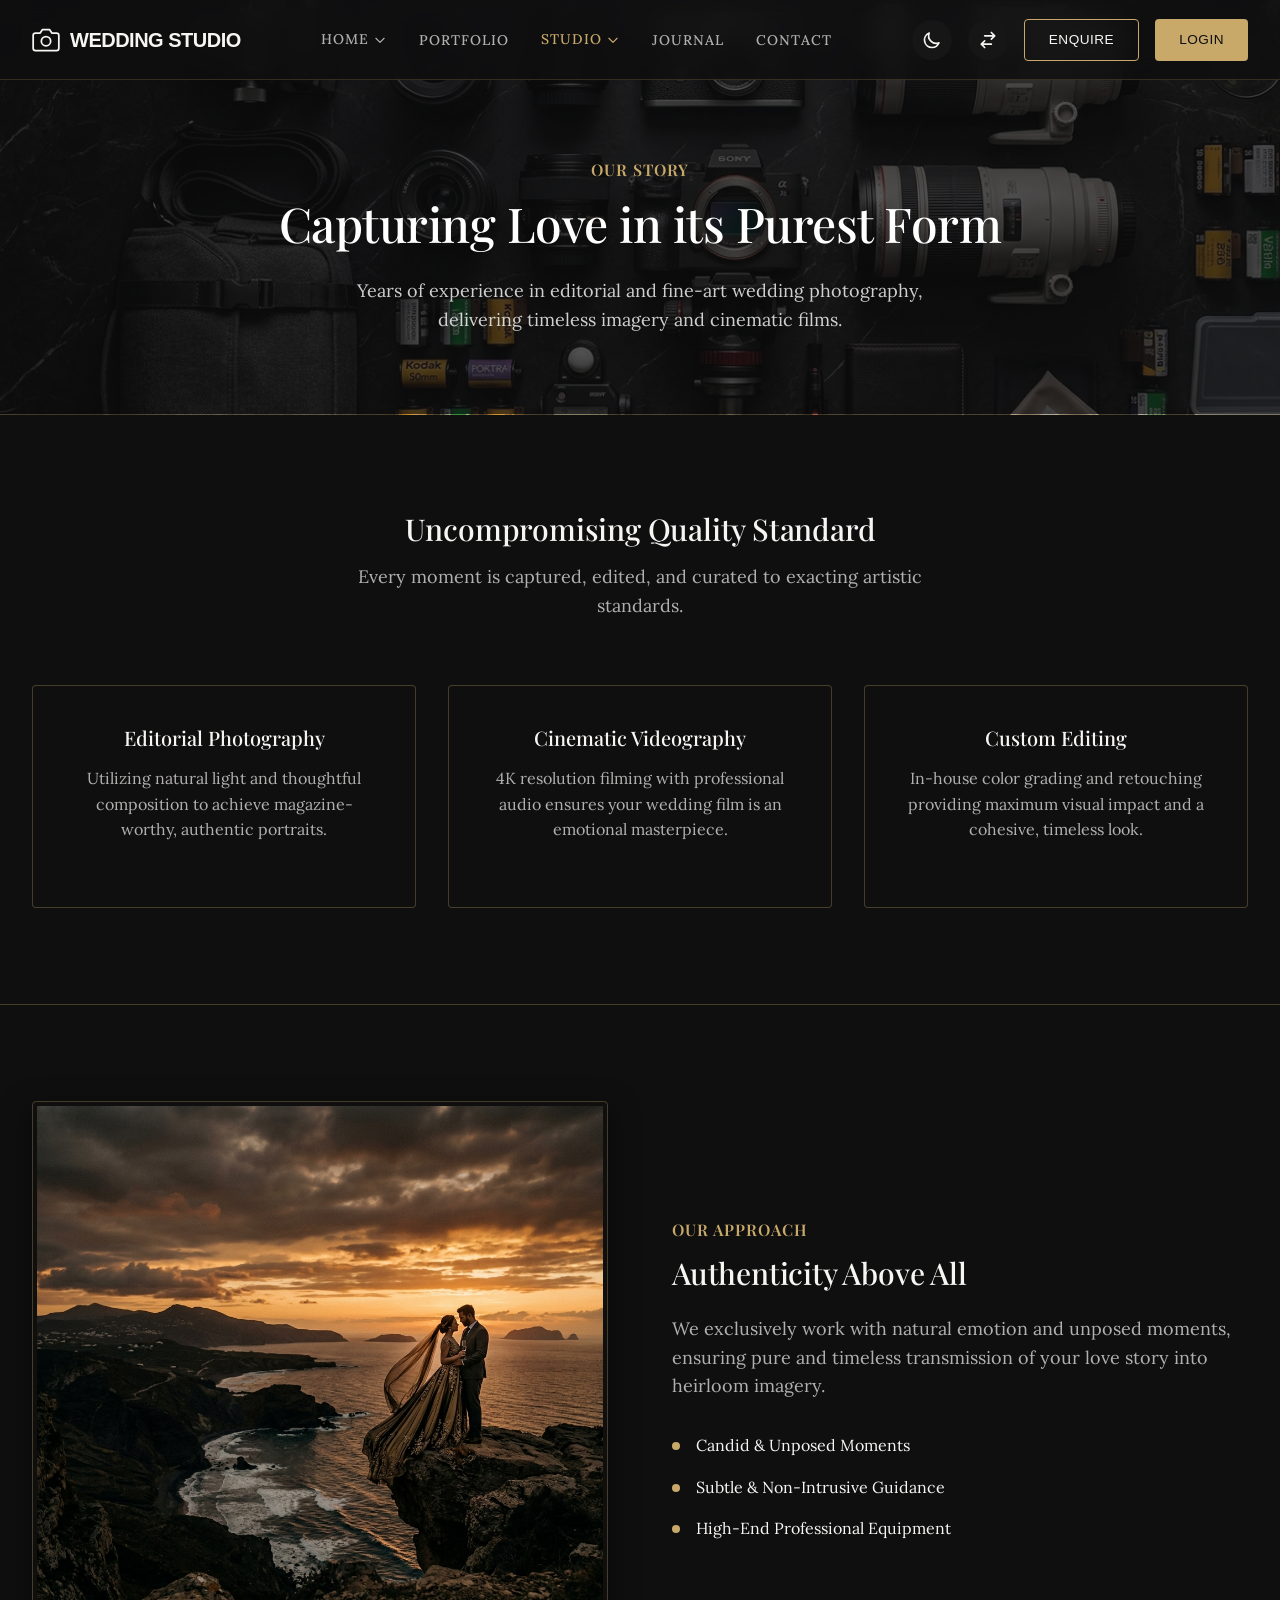
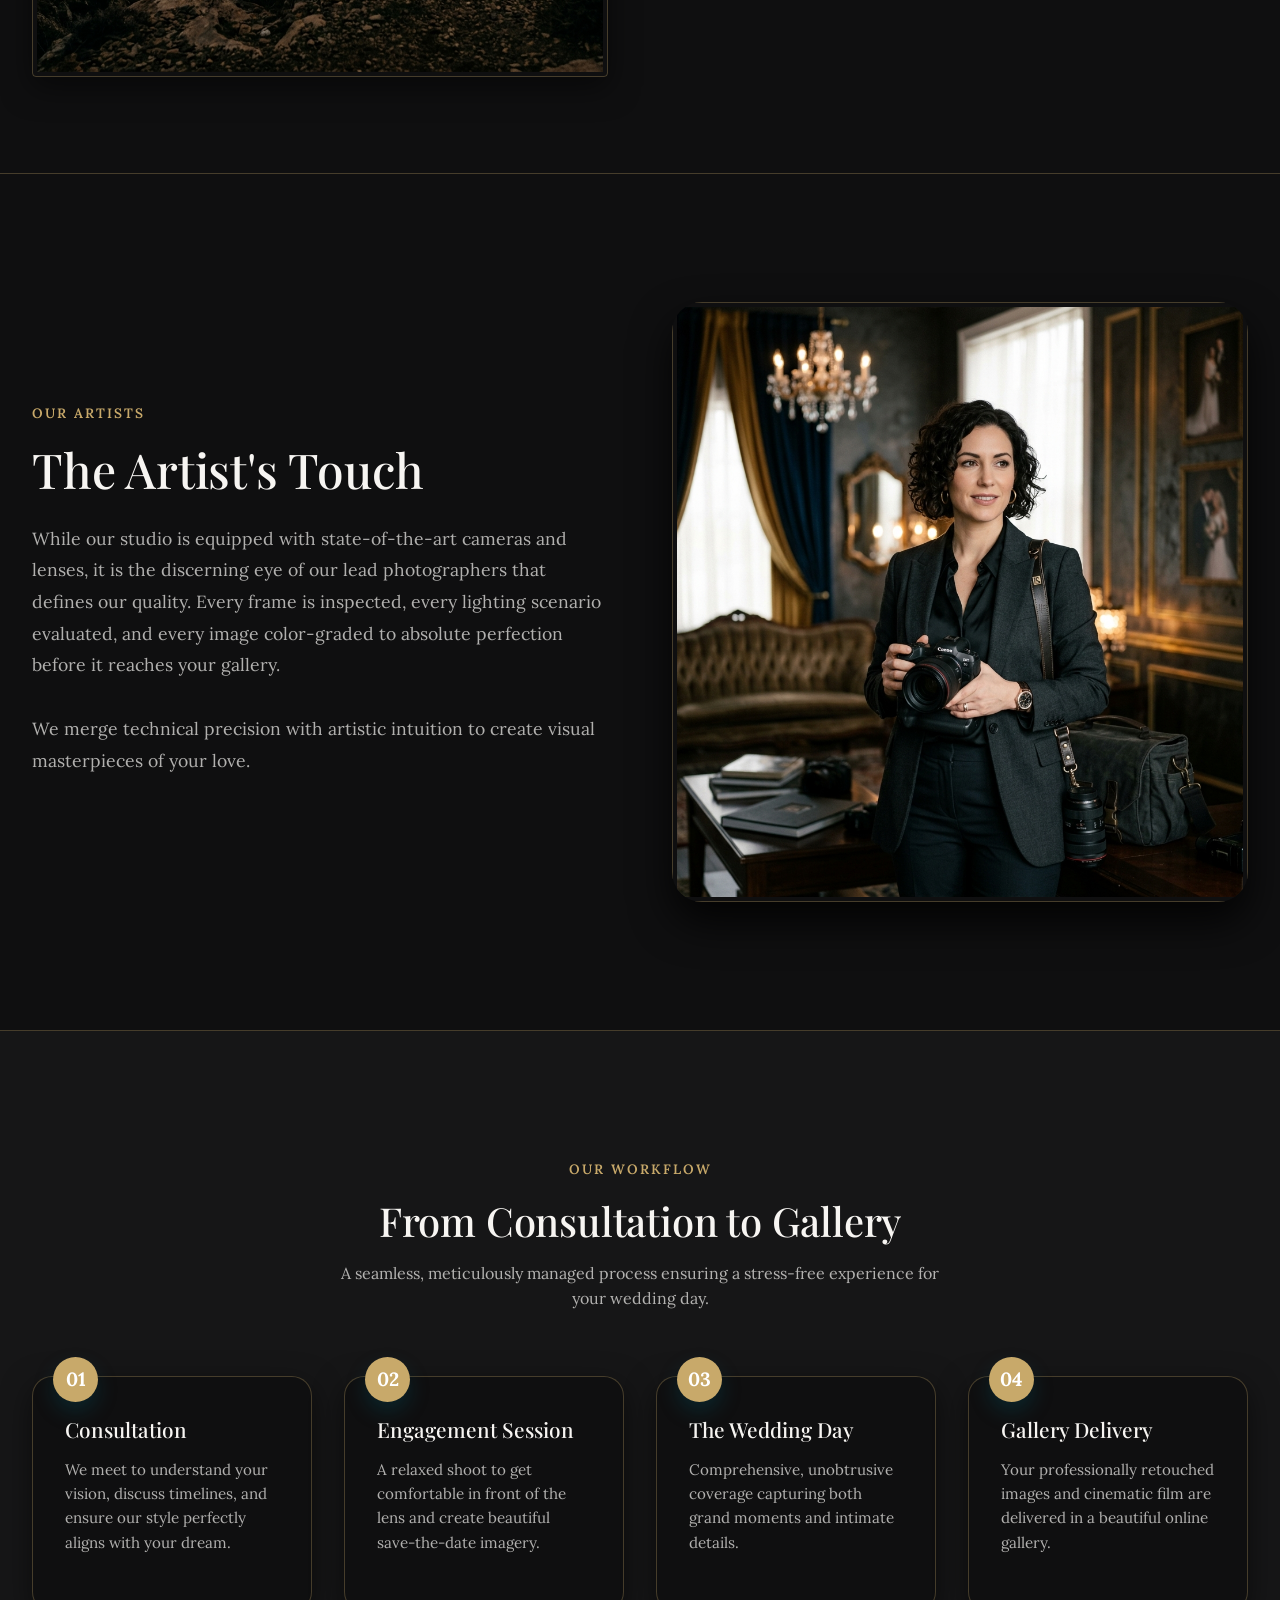
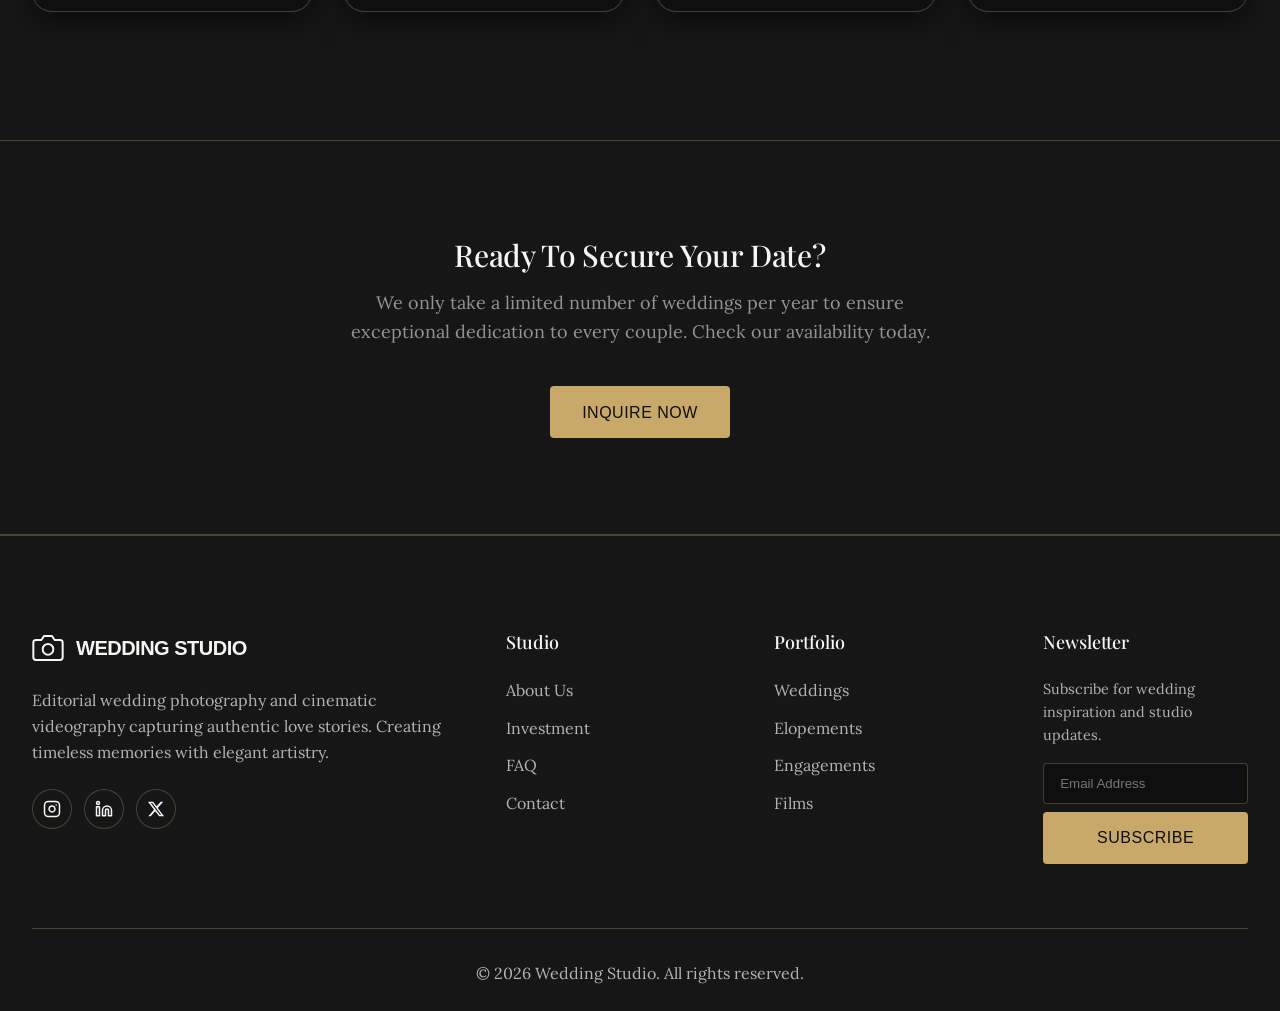
==== commit c8ed90c9: "1st commit" ====
--- a/about.html
+++ b/about.html
@@ -58,11 +58,12 @@
     </nav>
 
     <!-- Section 1: Hero -->
-    <section class="section section-bg" style="padding-top: 160px; padding-bottom: 80px; text-align: center;">
+    <section class="section section-bg" style="position: relative; padding-top: 160px; padding-bottom: 80px; text-align: center; background-image: url('assets/images/studio_about_4.png'); background-size: cover; background-position: center; z-index: 1;">
+        <div style="position: absolute; top: 0; left: 0; width: 100%; height: 100%; background: rgba(15, 15, 16, 0.7); z-index: -1;"></div>
         <div class="container reveal">
             <h6 style="color: var(--accent-primary); margin-bottom: 1rem;">Our Story</h6>
-            <h1 class="hero-title" style="font-size: 48px;">Capturing Love in its Purest Form</h1>
-            <p class="hero-subtitle" style="max-width: 600px; margin: 0 auto;">Years of experience in editorial and fine-art wedding photography, delivering timeless imagery and cinematic films.</p>
+            <h1 class="hero-title" style="font-size: 48px; color: #ffffff;">Capturing Love in its Purest Form</h1>
+            <p class="hero-subtitle" style="max-width: 600px; margin: 0 auto; color: rgba(255,255,255,0.8);">Years of experience in editorial and fine-art wedding photography, delivering timeless imagery and cinematic films.</p>
         </div>
     </section>
 
@@ -178,11 +179,11 @@
     </section>
 
     <!-- Section 4: Trade Banner -->
-    <section class="section section-bg" style="background-color: var(--text-primary); color: var(--bg-primary);">
+    <section class="section section-bg">
         <div class="container text-center reveal">
-            <h2 style="color: var(--bg-primary);">Ready To Secure Your Date?</h2>
-            <p class="text-large" style="color: var(--bg-primary); opacity: 0.8; max-width: 600px; margin: 0 auto 2.5rem;">We only take a limited number of weddings per year to ensure exceptional dedication to every couple. Check our availability today.</p>
-            <a href="contact.html" class="btn btn-primary" style="background-color: var(--bg-primary); color: var(--text-primary);">Inquire Now</a>
+            <h2>Ready To Secure Your Date?</h2>
+            <p class="text-large" style="opacity: 0.8; max-width: 600px; margin: 0 auto 2.5rem;">We only take a limited number of weddings per year to ensure exceptional dedication to every couple. Check our availability today.</p>
+            <a href="contact.html" class="btn btn-primary">Inquire Now</a>
         </div>
     </section>
 
@@ -206,8 +207,8 @@
                         <a href="#" class="social-icon" aria-label="LinkedIn">
                             <svg width="18" height="18" fill="none" stroke="currentColor" stroke-width="2" stroke-linecap="round" stroke-linejoin="round" viewBox="0 0 24 24"><path d="M16 8a6 6 0 016 6v7h-4v-7a2 2 0 00-2-2 2 2 0 00-2 2v7h-4v-7a6 6 0 016-6z"></path><rect x="2" y="9" width="4" height="12"></rect><circle cx="4" cy="4" r="2"></circle></svg>
                         </a>
-                        <a href="#" class="social-icon" aria-label="Pinterest">
-                            <svg width="18" height="18" fill="none" stroke="currentColor" stroke-width="2" stroke-linecap="round" stroke-linejoin="round" viewBox="0 0 24 24"><line x1="12" y1="12" x2="12" y2="22"></line><path d="M12 12c-4-4 0-10 6-6s-6 10-6 10"></path></svg>
+                        <a href="#" class="social-icon" aria-label="X (formerly Twitter)">
+                            <svg width="18" height="18" viewBox="0 0 24 24" fill="currentColor" stroke="none"><path d="M18.244 2.25h3.308l-7.227 8.26 8.502 11.24H16.17l-5.214-6.817L4.99 21.75H1.68l7.73-8.835L1.254 2.25H8.08l4.713 6.231zm-1.161 17.52h1.833L7.084 4.126H5.117z"/></svg>
                         </a>
                     </div>
                 </div>
--- a/assets/css/rtl.css
+++ b/assets/css/rtl.css
@@ -35,3 +35,7 @@
 html[dir="rtl"] .fixed-toggles {
     justify-content: flex-start;
 }
+
+html[dir="rtl"] .sanctuary-features li {
+    text-align: right;
+}
